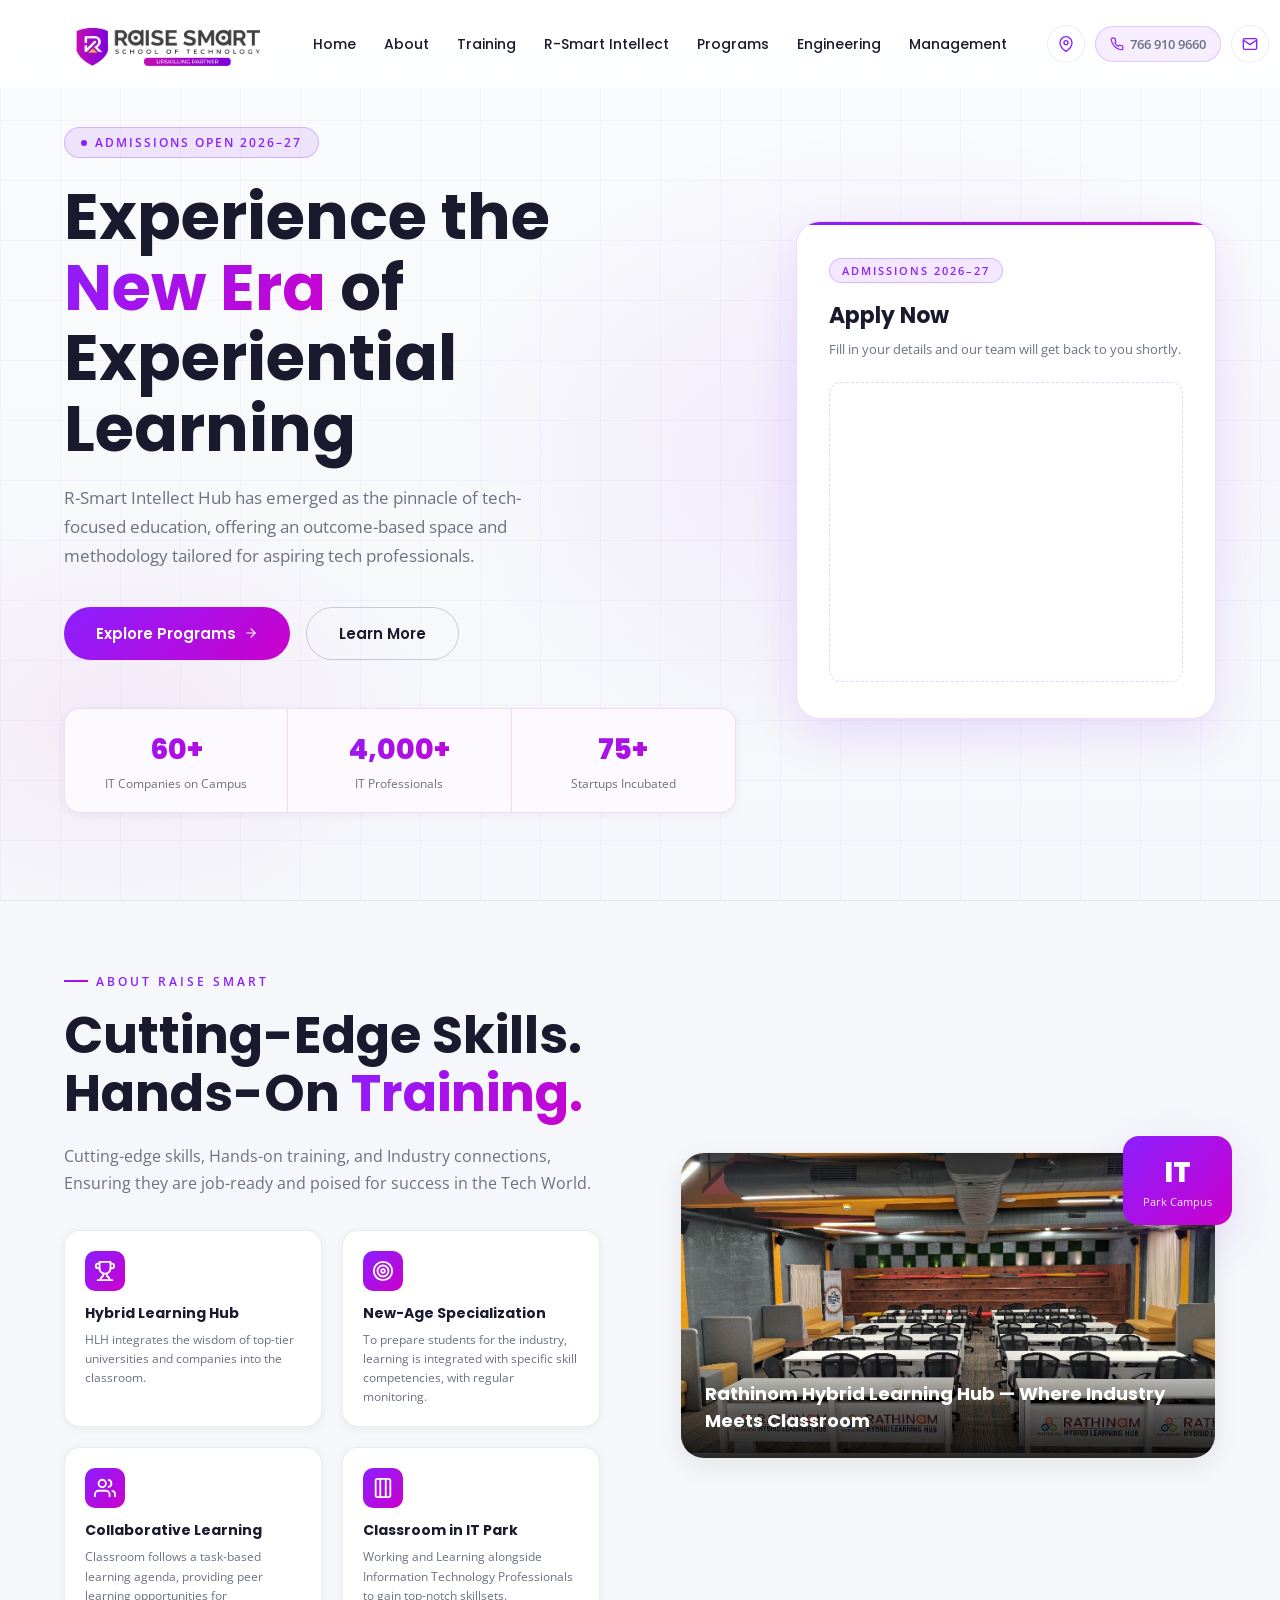
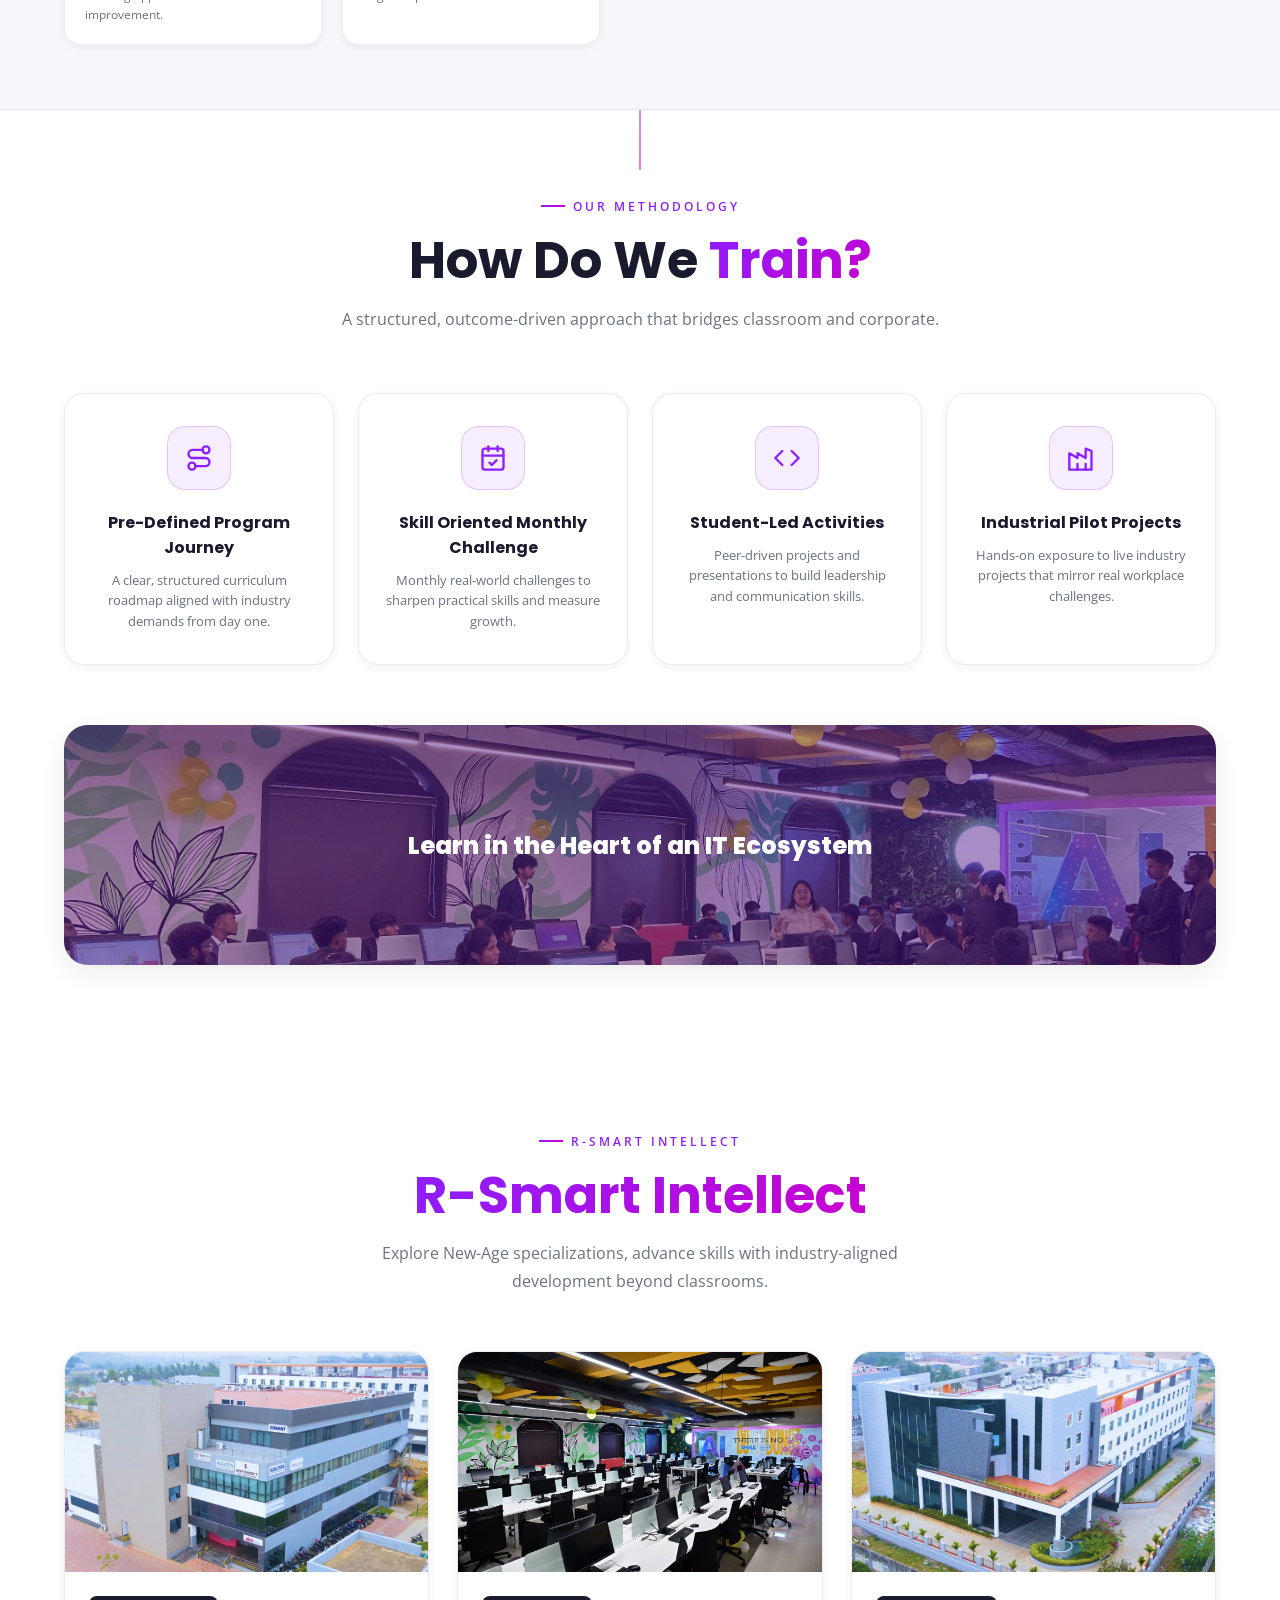
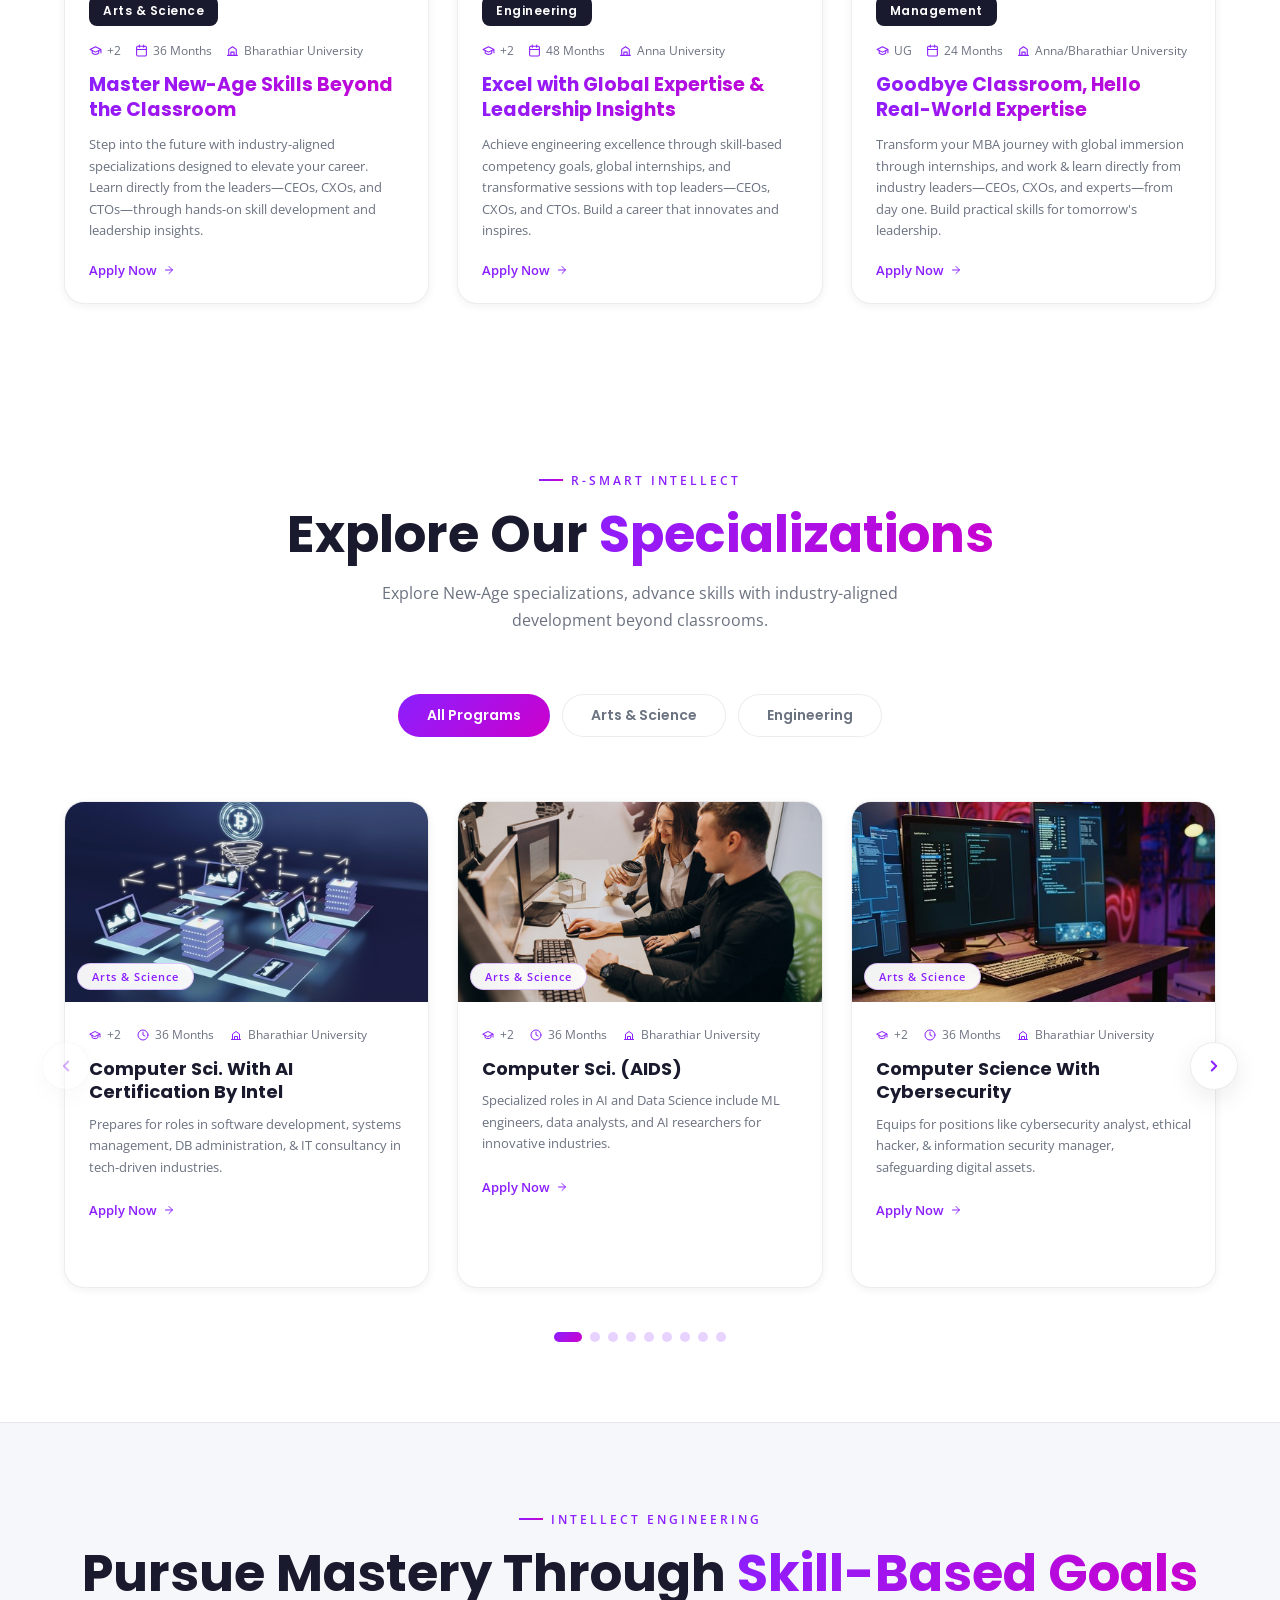
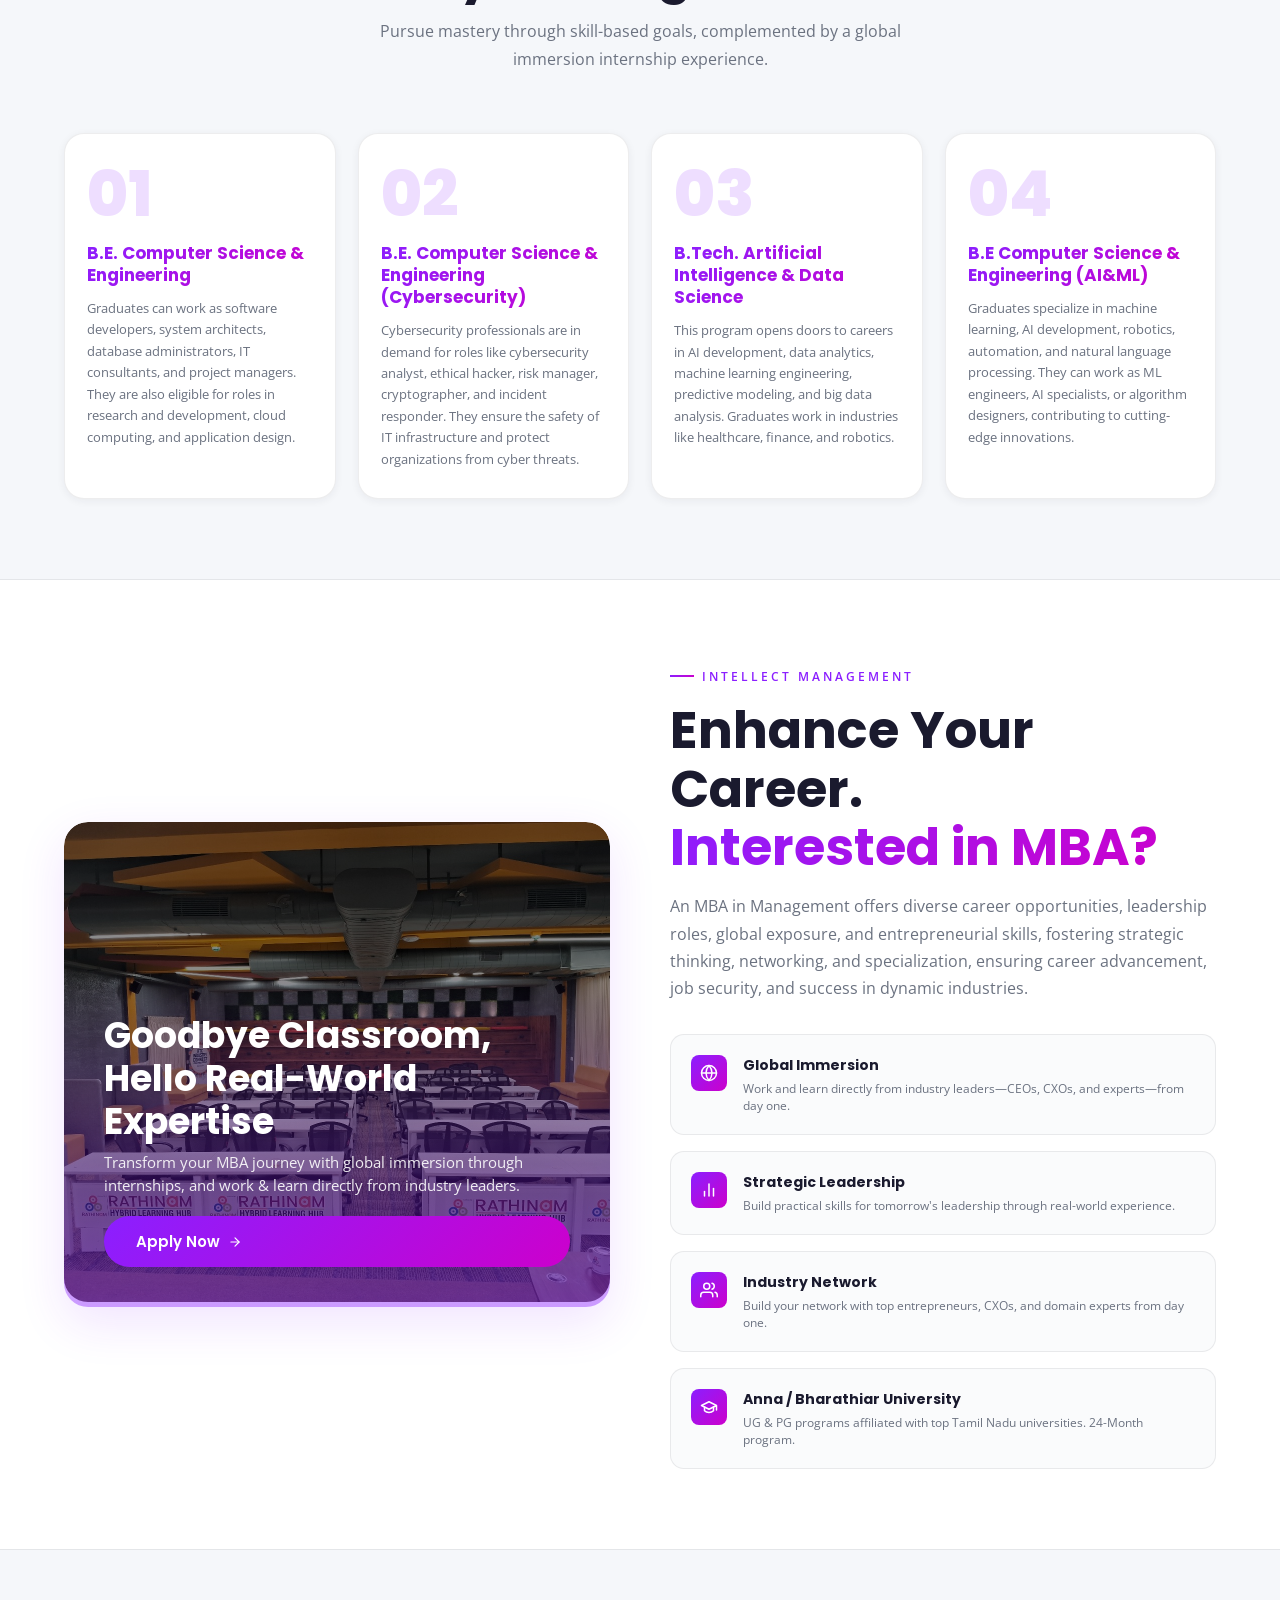
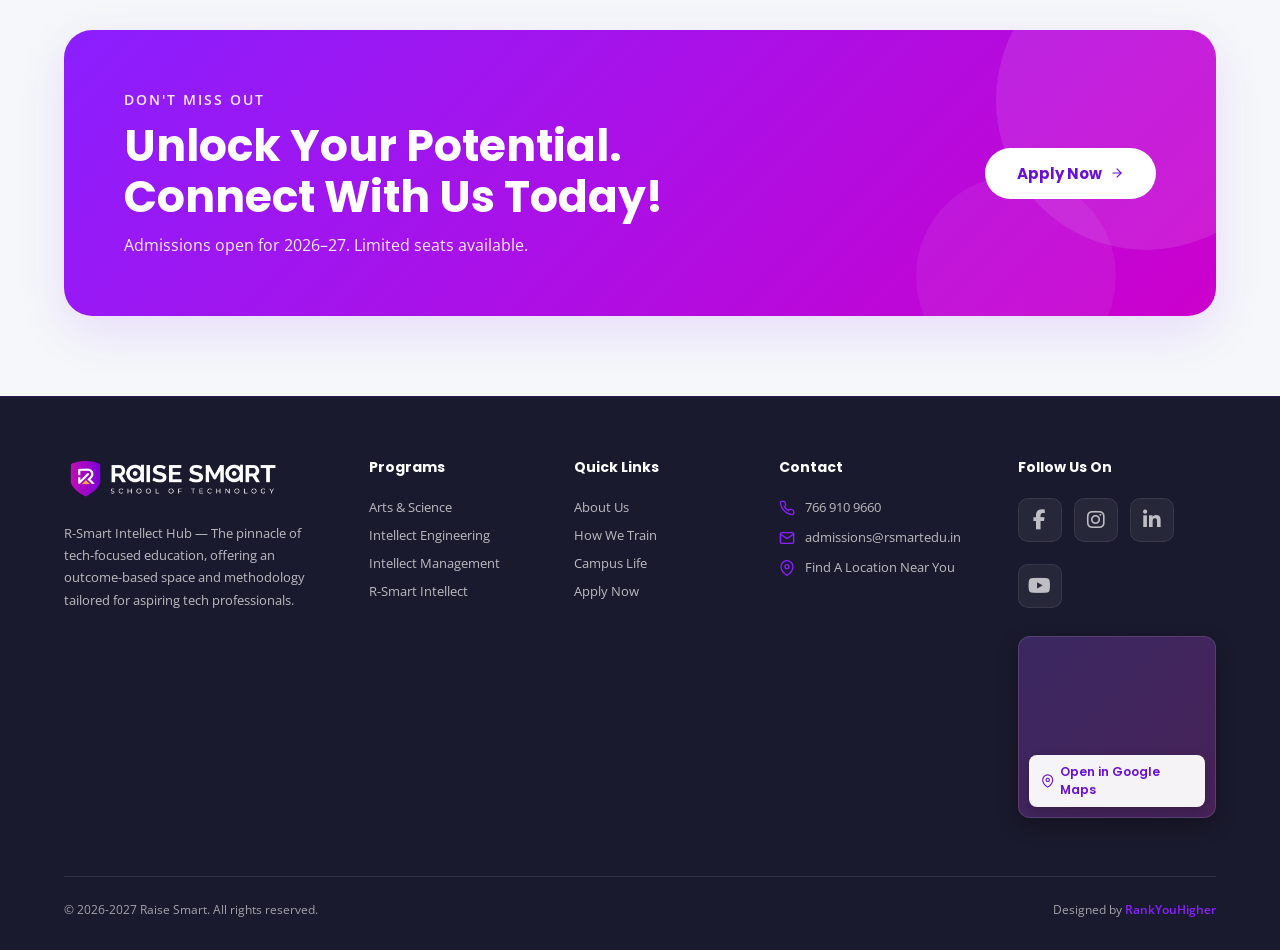
==== index.html @ 6404a57e "Initial Commit" ====
<!DOCTYPE html>
<html lang="en">
<head>
    <meta charset="UTF-8">
    <meta name="viewport" content="width=device-width, initial-scale=1.0">
    <title>Raise Smart - School of Technology | Admissions Open 2026-27</title>
    <link rel="preconnect" href="https://fonts.googleapis.com">
    <link rel="preconnect" href="https://fonts.gstatic.com" crossorigin>
    <link href="https://fonts.googleapis.com/css2?family=Poppins:wght@400;500;600;700;800&family=Open+Sans:wght@300;400;500;600;700&display=swap" rel="stylesheet">
    <!-- Font Awesome (only used for footer social icons) -->
    <link rel="stylesheet" href="https://cdnjs.cloudflare.com/ajax/libs/font-awesome/6.5.1/css/all.min.css" integrity="sha512-DTOQO9RWCH3ppGqcWaEA1BIZOC6xxalwEsw9c2QQeAIftl+Vegovlnee1c9QX4TctnWMn13TZye+giMm8e2LwA==" crossorigin="anonymous" referrerpolicy="no-referrer">
    <link rel="stylesheet" href="css/style.css">
</head>
<body>

<!-- NAV -->
<nav id="navbar">
    <div class="nav-inner">
        <div class="nav-logo">
            <img src="img/logo.png" alt="Raise Smart School of Technology">
        </div>

        <ul class="nav-menu">
            <li><a href="#home">Home</a></li>
            <li><a href="#about">About</a></li>
            <li><a href="#training">Training</a></li>
            <li><a href="#intellect">R-Smart Intellect</a></li>
            <li><a href="#programs">Programs</a></li>
            <li><a href="#engineering">Engineering</a></li>
            <li><a href="#management">Management</a></li>
            <li class="nav-mobile-contacts">
                <a href="https://maps.app.goo.gl/rpifnK4eM8Q5Ne1y7" target="_blank" rel="noopener" aria-label="Find A Location">
                    <svg viewBox="0 0 24 24" fill="none" stroke="currentColor" stroke-width="2" stroke-linecap="round" stroke-linejoin="round"><path d="M21 10c0 7-9 13-9 13s-9-6-9-13a9 9 0 0 1 18 0z"/><circle cx="12" cy="10" r="3"/></svg>
                </a>
                <a href="tel:7669109660" aria-label="Call us">
                    <svg viewBox="0 0 24 24" fill="none" stroke="currentColor" stroke-width="2" stroke-linecap="round" stroke-linejoin="round"><path d="M22 16.92v3a2 2 0 0 1-2.18 2 19.79 19.79 0 0 1-8.63-3.07 19.5 19.5 0 0 1-6-6 19.79 19.79 0 0 1-3.07-8.67A2 2 0 0 1 4.11 2h3a2 2 0 0 1 2 1.72 12.84 12.84 0 0 0 .7 2.81 2 2 0 0 1-.45 2.11L8.09 9.91a16 16 0 0 0 6 6l1.27-1.27a2 2 0 0 1 2.11-.45 12.84 12.84 0 0 0 2.81.7A2 2 0 0 1 22 16.92z"/></svg>
                </a>
                <a href="mailto:admissions@rsmartedu.in" aria-label="Email Admissions">
                    <svg viewBox="0 0 24 24" fill="none" stroke="currentColor" stroke-width="2" stroke-linecap="round" stroke-linejoin="round"><path d="M4 4h16c1.1 0 2 .9 2 2v12c0 1.1-.9 2-2 2H4c-1.1 0-2-.9-2-2V6c0-1.1.9-2 2-2z"/><polyline points="22,6 12,13 2,6"/></svg>
                </a>
            </li>
        </ul>

        <div class="nav-right">
            <div class="nav-icons">
                <a href="https://maps.app.goo.gl/rpifnK4eM8Q5Ne1y7" target="_blank" rel="noopener" class="nav-icon-only" aria-label="Find A Location" title="Find A Location">
                    <svg class="icon" viewBox="0 0 24 24" fill="none" stroke="currentColor" stroke-width="2" stroke-linecap="round" stroke-linejoin="round"><path d="M21 10c0 7-9 13-9 13s-9-6-9-13a9 9 0 0 1 18 0z"/><circle cx="12" cy="10" r="3"/></svg>
                </a>
                <a href="tel:7669109660" class="nav-phone">
                    <svg class="icon" viewBox="0 0 24 24" fill="none" stroke="currentColor" stroke-width="2" stroke-linecap="round" stroke-linejoin="round"><path d="M22 16.92v3a2 2 0 0 1-2.18 2 19.79 19.79 0 0 1-8.63-3.07 19.5 19.5 0 0 1-6-6 19.79 19.79 0 0 1-3.07-8.67A2 2 0 0 1 4.11 2h3a2 2 0 0 1 2 1.72 12.84 12.84 0 0 0 .7 2.81 2 2 0 0 1-.45 2.11L8.09 9.91a16 16 0 0 0 6 6l1.27-1.27a2 2 0 0 1 2.11-.45 12.84 12.84 0 0 0 2.81.7A2 2 0 0 1 22 16.92z"/></svg>
                    766 910 9660
                </a>
                <a href="mailto:admissions@rsmartedu.in" class="nav-icon-only" aria-label="Email Admissions" title="admissions@rsmartedu.in">
                    <svg class="icon" viewBox="0 0 24 24" fill="none" stroke="currentColor" stroke-width="2" stroke-linecap="round" stroke-linejoin="round"><path d="M4 4h16c1.1 0 2 .9 2 2v12c0 1.1-.9 2-2 2H4c-1.1 0-2-.9-2-2V6c0-1.1.9-2 2-2z"/><polyline points="22,6 12,13 2,6"/></svg>
                </a>
            </div>
            <div class="nav-cta">
                <a href="#apply" class="btn-primary">
                    Enquire Now
                    <svg class="icon" viewBox="0 0 24 24" fill="none" stroke="currentColor" stroke-width="2" stroke-linecap="round" stroke-linejoin="round"><line x1="5" y1="12" x2="19" y2="12"/><polyline points="12,5 19,12 12,19"/></svg>
                </a>
            </div>
            <button class="nav-toggle" id="navToggle" aria-label="Toggle menu">
                <svg viewBox="0 0 24 24" fill="none" stroke="currentColor" stroke-width="2" stroke-linecap="round" stroke-linejoin="round"><line x1="3" y1="6" x2="21" y2="6"/><line x1="3" y1="12" x2="21" y2="12"/><line x1="3" y1="18" x2="21" y2="18"/></svg>
            </button>
        </div>
    </div>
</nav>

<!-- HERO -->
<section class="hero" id="home">
    <div class="hero-bg"></div>
    <div class="hero-overlay"></div>
    <div class="hero-grid-lines"></div>

    <div class="hero-content">
        <div class="hero-left">
            <div class="hero-badge fade-in">
                <span></span> Admissions Open 2026–27
            </div>
            <h1 class="hero-title fade-in-delay-1">
                Experience the<br>
                <span class="gradient-text">New Era</span> of<br>
                Experiential Learning
            </h1>
            <p class="hero-desc fade-in-delay-2">
                R-Smart Intellect Hub has emerged as the pinnacle of tech-focused education, offering an outcome-based space and methodology tailored for aspiring tech professionals.
            </p>
            <div class="hero-actions fade-in-delay-3">
                <a href="#programs" class="btn-primary">
                    Explore Programs
                    <svg class="icon" viewBox="0 0 24 24" fill="none" stroke="currentColor" stroke-width="2" stroke-linecap="round" stroke-linejoin="round"><line x1="5" y1="12" x2="19" y2="12"/><polyline points="12,5 19,12 12,19"/></svg>
                </a>
                <a href="#about" class="btn-outline">Learn More</a>
            </div>
            <div class="hero-stats fade-in-delay-4">
                <div class="hero-stat">
                    <div class="num">60+</div>
                    <div class="lbl">IT Companies on Campus</div>
                </div>
                <div class="hero-stat">
                    <div class="num">4,000+</div>
                    <div class="lbl">IT Professionals</div>
                </div>
                <div class="hero-stat">
                    <div class="num">75+</div>
                    <div class="lbl">Startups Incubated</div>
                </div>
            </div>
        </div>

        <!-- Third-party form injection zone -->
        <div class="hero-form-card fade-in-delay-2" id="apply">
            <div class="form-card-tag">Admissions 2026–27</div>
            <h3 class="form-card-title">Apply Now</h3>
            <p class="form-card-sub">Fill in your details and our team will get back to you shortly.</p>
            <!-- Third-party form injected here -->
            <div class="form-inject-zone" id="form-inject">
                <div class="npf_wgts" data-height="550px" data-w="6c306fc98938084c7f7ec25d6746ecf6"></div>
            </div>
        </div>
    </div>
</section>

<!-- ABOUT -->
<section class="about-strip" id="about">
    <div class="about-strip-inner">
        <div class="about-text">
            <span class="section-label">About Raise Smart</span>
            <h2 class="section-title">Cutting-Edge Skills.<br>Hands-On <span class="gradient-text">Training.</span></h2>
            <p class="section-sub">Cutting-edge skills, Hands-on training, and Industry connections, Ensuring they are job-ready and poised for success in the Tech World.</p>
            <div class="about-features">
                <div class="about-feat">
                    <div class="about-feat-icon">
                        <svg viewBox="0 0 24 24" fill="none" stroke="currentColor" stroke-width="2" stroke-linecap="round" stroke-linejoin="round"><path d="M6 9H4.5a2.5 2.5 0 0 1 0-5H6"/><path d="M18 9h1.5a2.5 2.5 0 0 0 0-5H18"/><path d="M4 22h16"/><path d="M10 14.66V17c0 .55-.47.98-.97 1.21C7.85 18.75 7 20.24 7 22"/><path d="M14 14.66V17c0 .55.47.98.97 1.21C16.15 18.75 17 20.24 17 22"/><path d="M18 2H6v7a6 6 0 0 0 12 0V2Z"/></svg>
                    </div>
                    <h4>Hybrid Learning Hub</h4>
                    <p>HLH integrates the wisdom of top-tier universities and companies into the classroom.</p>
                </div>
                <div class="about-feat">
                    <div class="about-feat-icon">
                        <svg viewBox="0 0 24 24" fill="none" stroke="currentColor" stroke-width="2" stroke-linecap="round" stroke-linejoin="round"><circle cx="12" cy="12" r="10"/><circle cx="12" cy="12" r="6"/><circle cx="12" cy="12" r="2"/></svg>
                    </div>
                    <h4>New-Age Specialization</h4>
                    <p>To prepare students for the industry, learning is integrated with specific skill competencies, with regular monitoring.</p>
                </div>
                <div class="about-feat">
                    <div class="about-feat-icon">
                        <svg viewBox="0 0 24 24" fill="none" stroke="currentColor" stroke-width="2" stroke-linecap="round" stroke-linejoin="round"><path d="M17 21v-2a4 4 0 0 0-4-4H5a4 4 0 0 0-4 4v2"/><circle cx="9" cy="7" r="4"/><path d="M23 21v-2a4 4 0 0 0-3-3.87"/><path d="M16 3.13a4 4 0 0 1 0 7.75"/></svg>
                    </div>
                    <h4>Collaborative Learning</h4>
                    <p>Classroom follows a task-based learning agenda, providing peer learning opportunities for improvement.</p>
                </div>
                <div class="about-feat">
                    <div class="about-feat-icon">
                        <svg viewBox="0 0 24 24" fill="none" stroke="currentColor" stroke-width="2" stroke-linecap="round" stroke-linejoin="round"><rect x="4" y="2" width="16" height="20" rx="2" ry="2"/><line x1="9" y1="22" x2="9" y2="2"/><line x1="15" y1="22" x2="15" y2="2"/></svg>
                    </div>
                    <h4>Classroom in IT Park</h4>
                    <p>Working and Learning alongside Information Technology Professionals to gain top-notch skillsets.</p>
                </div>
            </div>
        </div>
        <div class="about-visual">
            <div class="about-visual-card">
                <img src="img/about-img.jpg" alt="Raise Smart Campus">
                <div class="about-visual-overlay">
                    <p>Rathinom Hybrid Learning Hub — Where Industry Meets Classroom</p>
                </div>
            </div>
            <div class="about-floating-badge">
                <div class="big">IT</div>
                <div class="small">Park Campus</div>
            </div>
        </div>
    </div>
</section>

<!-- HOW WE TRAIN -->
<section class="training" id="training">
    <div class="training-inner">
        <div class="training-header">
            <span class="section-label">Our Methodology</span>
            <h2 class="section-title">How Do We <span class="gradient-text">Train?</span></h2>
            <p class="section-sub" style="margin: 16px auto 0;">A structured, outcome-driven approach that bridges classroom and corporate.</p>
        </div>
        <div class="training-grid">
            <div class="training-card">
                <div class="training-card-icon">
                    <svg viewBox="0 0 24 24" fill="none" stroke="currentColor" stroke-width="2" stroke-linecap="round" stroke-linejoin="round"><circle cx="6" cy="19" r="3"/><path d="M9 19h8.5a3.5 3.5 0 0 0 0-7h-11a3.5 3.5 0 0 1 0-7H15"/><circle cx="18" cy="5" r="3"/></svg>
                </div>
                <h4>Pre-Defined Program Journey</h4>
                <p>A clear, structured curriculum roadmap aligned with industry demands from day one.</p>
            </div>
            <div class="training-card">
                <div class="training-card-icon">
                    <svg viewBox="0 0 24 24" fill="none" stroke="currentColor" stroke-width="2" stroke-linecap="round" stroke-linejoin="round"><rect x="3" y="4" width="18" height="18" rx="2" ry="2"/><line x1="16" y1="2" x2="16" y2="6"/><line x1="8" y1="2" x2="8" y2="6"/><line x1="3" y1="10" x2="21" y2="10"/><polyline points="9,16 11,18 15,14"/></svg>
                </div>
                <h4>Skill Oriented Monthly Challenge</h4>
                <p>Monthly real-world challenges to sharpen practical skills and measure growth.</p>
            </div>
            <div class="training-card">
                <div class="training-card-icon">
                    <svg viewBox="0 0 24 24" fill="none" stroke="currentColor" stroke-width="2" stroke-linecap="round" stroke-linejoin="round"><polyline points="16 18 22 12 16 6"/><polyline points="8 6 2 12 8 18"/></svg>
                </div>
                <h4>Student-Led Activities</h4>
                <p>Peer-driven projects and presentations to build leadership and communication skills.</p>
            </div>
            <div class="training-card">
                <div class="training-card-icon">
                    <svg viewBox="0 0 24 24" fill="none" stroke="currentColor" stroke-width="2" stroke-linecap="round" stroke-linejoin="round"><path d="M2 22V8l7 4V8l7 4V4l5 2v16H2z"/><path d="M9 22v-5"/><path d="M16 22v-5"/></svg>
                </div>
                <h4>Industrial Pilot Projects</h4>
                <p>Hands-on exposure to live industry projects that mirror real workplace challenges.</p>
            </div>
        </div>
        <div class="training-campus">
            <img src="img/about-img-1.jpg" alt="Rathinom Campus">
            <div class="training-campus-overlay">
                <p>Learn in the Heart of an IT Ecosystem</p>
            </div>
        </div>
    </div>
</section>



<!-- R-SMART INTELLECT OVERVIEW (3 cards) -->
<section class="intellect-overview" id="intellect">
    <div class="intellect-inner">
        <div class="intellect-header">
            <span class="section-label">R-Smart Intellect</span>
            <h2 class="section-title"><span class="gradient-text">R-Smart Intellect</span></h2>
            <p class="section-sub" style="margin: 16px auto 0;">Explore New-Age specializations, advance skills with industry-aligned development beyond classrooms.</p>
        </div>

        <div class="intellect-cards">
            <div class="intellect-card">
                <div class="intellect-card-img">
                    <img src="img/arts.png" alt="Arts & Science">
                </div>
                <div class="intellect-card-body">
                    <span class="intellect-card-tag">Arts &amp; Science</span>
                    <div class="intellect-meta">
                        <span>
                            <svg class="icon" viewBox="0 0 24 24" fill="none" stroke="currentColor" stroke-width="2" stroke-linecap="round" stroke-linejoin="round"><path d="M22 10v6M2 10l10-5 10 5-10 5z"/><path d="M6 12v5c3 3 9 3 12 0v-5"/></svg>
                            +2
                        </span>
                        <span>
                            <svg class="icon" viewBox="0 0 24 24" fill="none" stroke="currentColor" stroke-width="2" stroke-linecap="round" stroke-linejoin="round"><rect x="3" y="4" width="18" height="18" rx="2" ry="2"/><line x1="16" y1="2" x2="16" y2="6"/><line x1="8" y1="2" x2="8" y2="6"/><line x1="3" y1="10" x2="21" y2="10"/></svg>
                            36 Months
                        </span>
                        <span>
                            <svg class="icon" viewBox="0 0 24 24" fill="none" stroke="currentColor" stroke-width="2" stroke-linecap="round" stroke-linejoin="round"><path d="M3 21h18"/><path d="M5 21V10l7-5 7 5v11"/><path d="M9 21v-6h6v6"/></svg>
                            Bharathiar University
                        </span>
                    </div>
                    <h3>Master New-Age Skills Beyond the Classroom</h3>
                    <p>Step into the future with industry-aligned specializations designed to elevate your career. Learn directly from the leaders—CEOs, CXOs, and CTOs—through hands-on skill development and leadership insights.</p>
                    <a href="#apply" class="program-apply">
                        Apply Now
                        <svg class="icon" viewBox="0 0 24 24" fill="none" stroke="currentColor" stroke-width="2" stroke-linecap="round" stroke-linejoin="round"><line x1="5" y1="12" x2="19" y2="12"/><polyline points="12,5 19,12 12,19"/></svg>
                    </a>
                </div>
            </div>

            <div class="intellect-card">
                <div class="intellect-card-img">
                    <img src="img/IT-park.png" alt="Engineering">
                </div>
                <div class="intellect-card-body">
                    <span class="intellect-card-tag">Engineering</span>
                    <div class="intellect-meta">
                        <span>
                            <svg class="icon" viewBox="0 0 24 24" fill="none" stroke="currentColor" stroke-width="2" stroke-linecap="round" stroke-linejoin="round"><path d="M22 10v6M2 10l10-5 10 5-10 5z"/><path d="M6 12v5c3 3 9 3 12 0v-5"/></svg>
                            +2
                        </span>
                        <span>
                            <svg class="icon" viewBox="0 0 24 24" fill="none" stroke="currentColor" stroke-width="2" stroke-linecap="round" stroke-linejoin="round"><rect x="3" y="4" width="18" height="18" rx="2" ry="2"/><line x1="16" y1="2" x2="16" y2="6"/><line x1="8" y1="2" x2="8" y2="6"/><line x1="3" y1="10" x2="21" y2="10"/></svg>
                            48 Months
                        </span>
                        <span>
                            <svg class="icon" viewBox="0 0 24 24" fill="none" stroke="currentColor" stroke-width="2" stroke-linecap="round" stroke-linejoin="round"><path d="M3 21h18"/><path d="M5 21V10l7-5 7 5v11"/><path d="M9 21v-6h6v6"/></svg>
                            Anna University
                        </span>
                    </div>
                    <h3>Excel with Global Expertise &amp; Leadership Insights</h3>
                    <p>Achieve engineering excellence through skill-based competency goals, global internships, and transformative sessions with top leaders—CEOs, CXOs, and CTOs. Build a career that innovates and inspires.</p>
                    <a href="#apply" class="program-apply">
                        Apply Now
                        <svg class="icon" viewBox="0 0 24 24" fill="none" stroke="currentColor" stroke-width="2" stroke-linecap="round" stroke-linejoin="round"><line x1="5" y1="12" x2="19" y2="12"/><polyline points="12,5 19,12 12,19"/></svg>
                    </a>
                </div>
            </div>

            <div class="intellect-card">
                <div class="intellect-card-img">
                    <img src="img/engg.png" alt="Management">
                </div>
                <div class="intellect-card-body">
                    <span class="intellect-card-tag">Management</span>
                    <div class="intellect-meta">
                        <span>
                            <svg class="icon" viewBox="0 0 24 24" fill="none" stroke="currentColor" stroke-width="2" stroke-linecap="round" stroke-linejoin="round"><path d="M22 10v6M2 10l10-5 10 5-10 5z"/><path d="M6 12v5c3 3 9 3 12 0v-5"/></svg>
                            UG
                        </span>
                        <span>
                            <svg class="icon" viewBox="0 0 24 24" fill="none" stroke="currentColor" stroke-width="2" stroke-linecap="round" stroke-linejoin="round"><rect x="3" y="4" width="18" height="18" rx="2" ry="2"/><line x1="16" y1="2" x2="16" y2="6"/><line x1="8" y1="2" x2="8" y2="6"/><line x1="3" y1="10" x2="21" y2="10"/></svg>
                            24 Months
                        </span>
                        <span>
                            <svg class="icon" viewBox="0 0 24 24" fill="none" stroke="currentColor" stroke-width="2" stroke-linecap="round" stroke-linejoin="round"><path d="M3 21h18"/><path d="M5 21V10l7-5 7 5v11"/><path d="M9 21v-6h6v6"/></svg>
                            Anna/Bharathiar University
                        </span>
                    </div>
                    <h3>Goodbye Classroom, Hello Real-World Expertise</h3>
                    <p>Transform your MBA journey with global immersion through internships, and work &amp; learn directly from industry leaders—CEOs, CXOs, and experts—from day one. Build practical skills for tomorrow's leadership.</p>
                    <a href="#apply" class="program-apply">
                        Apply Now
                        <svg class="icon" viewBox="0 0 24 24" fill="none" stroke="currentColor" stroke-width="2" stroke-linecap="round" stroke-linejoin="round"><line x1="5" y1="12" x2="19" y2="12"/><polyline points="12,5 19,12 12,19"/></svg>
                    </a>
                </div>
            </div>
        </div>
    </div>
</section>

<!-- R-SMART INTELLECT + ARTS & SCIENCE / ENGINEERING PROGRAMS SLIDER -->
<section class="programs" id="programs">
    <div class="programs-inner">
        <div class="programs-header">
            <span class="section-label">R-Smart Intellect</span>
            <h2 class="section-title">Explore Our <span class="gradient-text">Specializations</span></h2>
            <p class="section-sub" style="margin: 16px auto 0;">Explore New-Age specializations, advance skills with industry-aligned development beyond classrooms.</p>
        </div>

        <div class="program-tabs">
            <button class="program-tab active" onclick="filterPrograms('all', this)">All Programs</button>
            <button class="program-tab" onclick="filterPrograms('arts', this)">Arts &amp; Science</button>
            <button class="program-tab" onclick="filterPrograms('engineering', this)">Engineering</button>
        </div>

        <div class="program-slider">
            <button class="program-nav program-nav-prev" onclick="slidePrograms('prev')" aria-label="Previous">
                <svg class="icon" viewBox="0 0 24 24" fill="none" stroke="currentColor" stroke-width="2.5" stroke-linecap="round" stroke-linejoin="round"><polyline points="15,18 9,12 15,6"/></svg>
            </button>
            <button class="program-nav program-nav-next" onclick="slidePrograms('next')" aria-label="Next">
                <svg class="icon" viewBox="0 0 24 24" fill="none" stroke="currentColor" stroke-width="2.5" stroke-linecap="round" stroke-linejoin="round"><polyline points="9,18 15,12 9,6"/></svg>
            </button>

            <div class="program-slider-viewport">
                <div class="program-cards" id="program-cards">
                    <!-- Arts & Science 1 -->
                    <div class="program-card" data-category="arts">
                        <div class="program-card-img">
                            <img src="img/BC-Sample.jpg" alt="Computer Sci. With AI Certification By Intel">
                            <span class="program-tag">Arts &amp; Science</span>
                        </div>
                        <div class="program-card-body">
                            <div class="program-meta">
                                <span>
                                    <svg class="icon" viewBox="0 0 24 24" fill="none" stroke="currentColor" stroke-width="2" stroke-linecap="round" stroke-linejoin="round"><path d="M22 10v6M2 10l10-5 10 5-10 5z"/><path d="M6 12v5c3 3 9 3 12 0v-5"/></svg>
                                    +2
                                </span>
                                <span>
                                    <svg class="icon" viewBox="0 0 24 24" fill="none" stroke="currentColor" stroke-width="2" stroke-linecap="round" stroke-linejoin="round"><circle cx="12" cy="12" r="10"/><polyline points="12,6 12,12 16,14"/></svg>
                                    36 Months
                                </span>
                                <span>
                                    <svg class="icon" viewBox="0 0 24 24" fill="none" stroke="currentColor" stroke-width="2" stroke-linecap="round" stroke-linejoin="round"><path d="M3 21h18"/><path d="M5 21V10l7-5 7 5v11"/><path d="M9 21v-6h6v6"/></svg>
                                    Bharathiar University
                                </span>
                            </div>
                            <h3>Computer Sci. With AI Certification By Intel</h3>
                            <p>Prepares for roles in software development, systems management, DB administration, &amp; IT consultancy in tech-driven industries.</p>
                            <a href="#apply" class="program-apply">
                                Apply Now
                                <svg class="icon" viewBox="0 0 24 24" fill="none" stroke="currentColor" stroke-width="2" stroke-linecap="round" stroke-linejoin="round"><line x1="5" y1="12" x2="19" y2="12"/><polyline points="12,5 19,12 12,19"/></svg>
                            </a>
                        </div>
                    </div>

                    <!-- Arts & Science 2 -->
                    <div class="program-card" data-category="arts">
                        <div class="program-card-img">
                            <img src="img/CSE-sample.jpg" alt="Computer Sci. (AIDS)">
                            <span class="program-tag">Arts &amp; Science</span>
                        </div>
                        <div class="program-card-body">
                            <div class="program-meta">
                                <span>
                                    <svg class="icon" viewBox="0 0 24 24" fill="none" stroke="currentColor" stroke-width="2" stroke-linecap="round" stroke-linejoin="round"><path d="M22 10v6M2 10l10-5 10 5-10 5z"/><path d="M6 12v5c3 3 9 3 12 0v-5"/></svg>
                                    +2
                                </span>
                                <span>
                                    <svg class="icon" viewBox="0 0 24 24" fill="none" stroke="currentColor" stroke-width="2" stroke-linecap="round" stroke-linejoin="round"><circle cx="12" cy="12" r="10"/><polyline points="12,6 12,12 16,14"/></svg>
                                    36 Months
                                </span>
                                <span>
                                    <svg class="icon" viewBox="0 0 24 24" fill="none" stroke="currentColor" stroke-width="2" stroke-linecap="round" stroke-linejoin="round"><path d="M3 21h18"/><path d="M5 21V10l7-5 7 5v11"/><path d="M9 21v-6h6v6"/></svg>
                                    Bharathiar University
                                </span>
                            </div>
                            <h3>Computer Sci. (AIDS)</h3>
                            <p>Specialized roles in AI and Data Science include ML engineers, data analysts, and AI researchers for innovative industries.</p>
                            <a href="#apply" class="program-apply">
                                Apply Now
                                <svg class="icon" viewBox="0 0 24 24" fill="none" stroke="currentColor" stroke-width="2" stroke-linecap="round" stroke-linejoin="round"><line x1="5" y1="12" x2="19" y2="12"/><polyline points="12,5 19,12 12,19"/></svg>
                            </a>
                        </div>
                    </div>

                    <!-- Arts & Science 3 -->
                    <div class="program-card" data-category="arts">
                        <div class="program-card-img">
                            <img src="img/CyberSecurity-Sample.jpg" alt="Computer Science With Cybersecurity">
                            <span class="program-tag">Arts &amp; Science</span>
                        </div>
                        <div class="program-card-body">
                            <div class="program-meta">
                                <span>
                                    <svg class="icon" viewBox="0 0 24 24" fill="none" stroke="currentColor" stroke-width="2" stroke-linecap="round" stroke-linejoin="round"><path d="M22 10v6M2 10l10-5 10 5-10 5z"/><path d="M6 12v5c3 3 9 3 12 0v-5"/></svg>
                                    +2
                                </span>
                                <span>
                                    <svg class="icon" viewBox="0 0 24 24" fill="none" stroke="currentColor" stroke-width="2" stroke-linecap="round" stroke-linejoin="round"><circle cx="12" cy="12" r="10"/><polyline points="12,6 12,12 16,14"/></svg>
                                    36 Months
                                </span>
                                <span>
                                    <svg class="icon" viewBox="0 0 24 24" fill="none" stroke="currentColor" stroke-width="2" stroke-linecap="round" stroke-linejoin="round"><path d="M3 21h18"/><path d="M5 21V10l7-5 7 5v11"/><path d="M9 21v-6h6v6"/></svg>
                                    Bharathiar University
                                </span>
                            </div>
                            <h3>Computer Science With Cybersecurity</h3>
                            <p>Equips for positions like cybersecurity analyst, ethical hacker, &amp; information security manager, safeguarding digital assets.</p>
                            <a href="#apply" class="program-apply">
                                Apply Now
                                <svg class="icon" viewBox="0 0 24 24" fill="none" stroke="currentColor" stroke-width="2" stroke-linecap="round" stroke-linejoin="round"><line x1="5" y1="12" x2="19" y2="12"/><polyline points="12,5 19,12 12,19"/></svg>
                            </a>
                        </div>
                    </div>

                    <!-- Arts & Science 4 -->
                    <div class="program-card" data-category="arts">
                        <div class="program-card-img">
                            <img src="img/IT-Sample.jpg" alt="Info. Technology With Specialization Of Data Science">
                            <span class="program-tag">Arts &amp; Science</span>
                        </div>
                        <div class="program-card-body">
                            <div class="program-meta">
                                <span>
                                    <svg class="icon" viewBox="0 0 24 24" fill="none" stroke="currentColor" stroke-width="2" stroke-linecap="round" stroke-linejoin="round"><path d="M22 10v6M2 10l10-5 10 5-10 5z"/><path d="M6 12v5c3 3 9 3 12 0v-5"/></svg>
                                    +2
                                </span>
                                <span>
                                    <svg class="icon" viewBox="0 0 24 24" fill="none" stroke="currentColor" stroke-width="2" stroke-linecap="round" stroke-linejoin="round"><circle cx="12" cy="12" r="10"/><polyline points="12,6 12,12 16,14"/></svg>
                                    36 Months
                                </span>
                                <span>
                                    <svg class="icon" viewBox="0 0 24 24" fill="none" stroke="currentColor" stroke-width="2" stroke-linecap="round" stroke-linejoin="round"><path d="M3 21h18"/><path d="M5 21V10l7-5 7 5v11"/><path d="M9 21v-6h6v6"/></svg>
                                    Bharathiar University
                                </span>
                            </div>
                            <h3>Info. Technology With Specialization Of Data Science</h3>
                            <p>Leads to careers as cloud architects, IT security consultants, and infrastructure managers, focusing on cloud services.</p>
                            <a href="#apply" class="program-apply">
                                Apply Now
                                <svg class="icon" viewBox="0 0 24 24" fill="none" stroke="currentColor" stroke-width="2" stroke-linecap="round" stroke-linejoin="round"><line x1="5" y1="12" x2="19" y2="12"/><polyline points="12,5 19,12 12,19"/></svg>
                            </a>
                        </div>
                    </div>

                    <!-- Arts & Science 5 -->
                    <div class="program-card" data-category="arts">
                        <div class="program-card-img">
                            <img src="img/AI-Sample.jpg" alt="Computer Science (Artificial Intelligence)">
                            <span class="program-tag">Arts &amp; Science</span>
                        </div>
                        <div class="program-card-body">
                            <div class="program-meta">
                                <span>
                                    <svg class="icon" viewBox="0 0 24 24" fill="none" stroke="currentColor" stroke-width="2" stroke-linecap="round" stroke-linejoin="round"><path d="M22 10v6M2 10l10-5 10 5-10 5z"/><path d="M6 12v5c3 3 9 3 12 0v-5"/></svg>
                                    +2
                                </span>
                                <span>
                                    <svg class="icon" viewBox="0 0 24 24" fill="none" stroke="currentColor" stroke-width="2" stroke-linecap="round" stroke-linejoin="round"><circle cx="12" cy="12" r="10"/><polyline points="12,6 12,12 16,14"/></svg>
                                    36 Months
                                </span>
                                <span>
                                    <svg class="icon" viewBox="0 0 24 24" fill="none" stroke="currentColor" stroke-width="2" stroke-linecap="round" stroke-linejoin="round"><path d="M3 21h18"/><path d="M5 21V10l7-5 7 5v11"/><path d="M9 21v-6h6v6"/></svg>
                                    Bharathiar University
                                </span>
                            </div>
                            <h3>Computer Science (Artificial Intelligence)</h3>
                            <p>Focuses on roles in Artificial Intelligence engineering, robotics, natural language processing, and predictive analytics.</p>
                            <a href="#apply" class="program-apply">
                                Apply Now
                                <svg class="icon" viewBox="0 0 24 24" fill="none" stroke="currentColor" stroke-width="2" stroke-linecap="round" stroke-linejoin="round"><line x1="5" y1="12" x2="19" y2="12"/><polyline points="12,5 19,12 12,19"/></svg>
                            </a>
                        </div>
                    </div>

                    <!-- Arts & Science 6 -->
                    <div class="program-card" data-category="arts">
                        <div class="program-card-img">
                            <img src="img/DS-Sample.jpg" alt="Computer Science (Data Science)">
                            <span class="program-tag">Arts &amp; Science</span>
                        </div>
                        <div class="program-card-body">
                            <div class="program-meta">
                                <span>
                                    <svg class="icon" viewBox="0 0 24 24" fill="none" stroke="currentColor" stroke-width="2" stroke-linecap="round" stroke-linejoin="round"><path d="M22 10v6M2 10l10-5 10 5-10 5z"/><path d="M6 12v5c3 3 9 3 12 0v-5"/></svg>
                                    +2
                                </span>
                                <span>
                                    <svg class="icon" viewBox="0 0 24 24" fill="none" stroke="currentColor" stroke-width="2" stroke-linecap="round" stroke-linejoin="round"><circle cx="12" cy="12" r="10"/><polyline points="12,6 12,12 16,14"/></svg>
                                    36 Months
                                </span>
                                <span>
                                    <svg class="icon" viewBox="0 0 24 24" fill="none" stroke="currentColor" stroke-width="2" stroke-linecap="round" stroke-linejoin="round"><path d="M3 21h18"/><path d="M5 21V10l7-5 7 5v11"/><path d="M9 21v-6h6v6"/></svg>
                                    Bharathiar University
                                </span>
                            </div>
                            <h3>Computer Science (Data Science)</h3>
                            <p>Offers opportunities as data architects, analytics consultants, and visualization specialists in the data-driven domain.</p>
                            <a href="#apply" class="program-apply">
                                Apply Now
                                <svg class="icon" viewBox="0 0 24 24" fill="none" stroke="currentColor" stroke-width="2" stroke-linecap="round" stroke-linejoin="round"><line x1="5" y1="12" x2="19" y2="12"/><polyline points="12,5 19,12 12,19"/></svg>
                            </a>
                        </div>
                    </div>

                    <!-- Arts & Science 7 -->
                    <div class="program-card" data-category="arts">
                        <div class="program-card-img">
                            <img src="img/DS&A-sample.jpg" alt="Data Science and Analytics">
                            <span class="program-tag">Arts &amp; Science</span>
                        </div>
                        <div class="program-card-body">
                            <div class="program-meta">
                                <span>
                                    <svg class="icon" viewBox="0 0 24 24" fill="none" stroke="currentColor" stroke-width="2" stroke-linecap="round" stroke-linejoin="round"><path d="M22 10v6M2 10l10-5 10 5-10 5z"/><path d="M6 12v5c3 3 9 3 12 0v-5"/></svg>
                                    +2
                                </span>
                                <span>
                                    <svg class="icon" viewBox="0 0 24 24" fill="none" stroke="currentColor" stroke-width="2" stroke-linecap="round" stroke-linejoin="round"><circle cx="12" cy="12" r="10"/><polyline points="12,6 12,12 16,14"/></svg>
                                    36 Months
                                </span>
                                <span>
                                    <svg class="icon" viewBox="0 0 24 24" fill="none" stroke="currentColor" stroke-width="2" stroke-linecap="round" stroke-linejoin="round"><path d="M3 21h18"/><path d="M5 21V10l7-5 7 5v11"/><path d="M9 21v-6h6v6"/></svg>
                                    Bharathiar University
                                </span>
                            </div>
                            <h3>Data Science and Analytics</h3>
                            <p>Trains for careers as data scientists, business analysts, and big data engineers in analytics and tech-focused enterprises.</p>
                            <a href="#apply" class="program-apply">
                                Apply Now
                                <svg class="icon" viewBox="0 0 24 24" fill="none" stroke="currentColor" stroke-width="2" stroke-linecap="round" stroke-linejoin="round"><line x1="5" y1="12" x2="19" y2="12"/><polyline points="12,5 19,12 12,19"/></svg>
                            </a>
                        </div>
                    </div>

                    <!-- Engineering 1 -->
                    <div class="program-card" data-category="engineering">
                        <div class="program-card-img">
                            <img src="img/CT-Sample.jpg" alt="B.E. Computer Science & Engineering">
                            <span class="program-tag">Engineering</span>
                        </div>
                        <div class="program-card-body">
                            <div class="program-meta">
                                <span>
                                    <svg class="icon" viewBox="0 0 24 24" fill="none" stroke="currentColor" stroke-width="2" stroke-linecap="round" stroke-linejoin="round"><path d="M22 10v6M2 10l10-5 10 5-10 5z"/><path d="M6 12v5c3 3 9 3 12 0v-5"/></svg>
                                    +2
                                </span>
                                <span>
                                    <svg class="icon" viewBox="0 0 24 24" fill="none" stroke="currentColor" stroke-width="2" stroke-linecap="round" stroke-linejoin="round"><circle cx="12" cy="12" r="10"/><polyline points="12,6 12,12 16,14"/></svg>
                                    48 Months
                                </span>
                                <span>
                                    <svg class="icon" viewBox="0 0 24 24" fill="none" stroke="currentColor" stroke-width="2" stroke-linecap="round" stroke-linejoin="round"><path d="M3 21h18"/><path d="M5 21V10l7-5 7 5v11"/><path d="M9 21v-6h6v6"/></svg>
                                    Anna University
                                </span>
                            </div>
                            <h3>B.E. Computer Science &amp; Engineering</h3>
                            <p>Graduates can work as software developers, system architects, database administrators, IT consultants, and project managers. They are also eligible for roles in research and development, cloud computing, and application design.</p>
                            <a href="#apply" class="program-apply">
                                Apply Now
                                <svg class="icon" viewBox="0 0 24 24" fill="none" stroke="currentColor" stroke-width="2" stroke-linecap="round" stroke-linejoin="round"><line x1="5" y1="12" x2="19" y2="12"/><polyline points="12,5 19,12 12,19"/></svg>
                            </a>
                        </div>
                    </div>

                    <!-- Engineering 2 -->
                    <div class="program-card" data-category="engineering">
                        <div class="program-card-img">
                            <img src="img/CyberSecurity-Sample.jpg" alt="B.E. CSE Cybersecurity">
                            <span class="program-tag">Engineering</span>
                        </div>
                        <div class="program-card-body">
                            <div class="program-meta">
                                <span>
                                    <svg class="icon" viewBox="0 0 24 24" fill="none" stroke="currentColor" stroke-width="2" stroke-linecap="round" stroke-linejoin="round"><path d="M22 10v6M2 10l10-5 10 5-10 5z"/><path d="M6 12v5c3 3 9 3 12 0v-5"/></svg>
                                    +2
                                </span>
                                <span>
                                    <svg class="icon" viewBox="0 0 24 24" fill="none" stroke="currentColor" stroke-width="2" stroke-linecap="round" stroke-linejoin="round"><circle cx="12" cy="12" r="10"/><polyline points="12,6 12,12 16,14"/></svg>
                                    48 Months
                                </span>
                                <span>
                                    <svg class="icon" viewBox="0 0 24 24" fill="none" stroke="currentColor" stroke-width="2" stroke-linecap="round" stroke-linejoin="round"><path d="M3 21h18"/><path d="M5 21V10l7-5 7 5v11"/><path d="M9 21v-6h6v6"/></svg>
                                    Anna University
                                </span>
                            </div>
                            <h3>B.E. Computer Science &amp; Engineering (Cybersecurity)</h3>
                            <p>Cybersecurity professionals are in demand for roles like cybersecurity analyst, ethical hacker, risk manager, cryptographer, and incident responder. They ensure the safety of IT infrastructure and protect organizations from cyber threats.</p>
                            <a href="#apply" class="program-apply">
                                Apply Now
                                <svg class="icon" viewBox="0 0 24 24" fill="none" stroke="currentColor" stroke-width="2" stroke-linecap="round" stroke-linejoin="round"><line x1="5" y1="12" x2="19" y2="12"/><polyline points="12,5 19,12 12,19"/></svg>
                            </a>
                        </div>
                    </div>

                    <!-- Engineering 3 -->
                    <div class="program-card" data-category="engineering">
                        <div class="program-card-img">
                            <img src="img/AIDS-Sample.jpg" alt="B.Tech. Artificial Intelligence & Data Science">
                            <span class="program-tag">Engineering</span>
                        </div>
                        <div class="program-card-body">
                            <div class="program-meta">
                                <span>
                                    <svg class="icon" viewBox="0 0 24 24" fill="none" stroke="currentColor" stroke-width="2" stroke-linecap="round" stroke-linejoin="round"><path d="M22 10v6M2 10l10-5 10 5-10 5z"/><path d="M6 12v5c3 3 9 3 12 0v-5"/></svg>
                                    +2
                                </span>
                                <span>
                                    <svg class="icon" viewBox="0 0 24 24" fill="none" stroke="currentColor" stroke-width="2" stroke-linecap="round" stroke-linejoin="round"><circle cx="12" cy="12" r="10"/><polyline points="12,6 12,12 16,14"/></svg>
                                    48 Months
                                </span>
                                <span>
                                    <svg class="icon" viewBox="0 0 24 24" fill="none" stroke="currentColor" stroke-width="2" stroke-linecap="round" stroke-linejoin="round"><path d="M3 21h18"/><path d="M5 21V10l7-5 7 5v11"/><path d="M9 21v-6h6v6"/></svg>
                                    Anna University
                                </span>
                            </div>
                            <h3>B.Tech. Artificial Intelligence &amp; Data Science</h3>
                            <p>This program opens doors to careers in AI development, data analytics, machine learning engineering, predictive modeling, and big data analysis. Graduates work in industries like healthcare, finance, and robotics.</p>
                            <a href="#apply" class="program-apply">
                                Apply Now
                                <svg class="icon" viewBox="0 0 24 24" fill="none" stroke="currentColor" stroke-width="2" stroke-linecap="round" stroke-linejoin="round"><line x1="5" y1="12" x2="19" y2="12"/><polyline points="12,5 19,12 12,19"/></svg>
                            </a>
                        </div>
                    </div>

                    <!-- Engineering 4 -->
                    <div class="program-card" data-category="engineering">
                        <div class="program-card-img">
                            <img src="img/AI-Sample.jpg" alt="B.E CSE AI&ML">
                            <span class="program-tag">Engineering</span>
                        </div>
                        <div class="program-card-body">
                            <div class="program-meta">
                                <span>
                                    <svg class="icon" viewBox="0 0 24 24" fill="none" stroke="currentColor" stroke-width="2" stroke-linecap="round" stroke-linejoin="round"><path d="M22 10v6M2 10l10-5 10 5-10 5z"/><path d="M6 12v5c3 3 9 3 12 0v-5"/></svg>
                                    +2
                                </span>
                                <span>
                                    <svg class="icon" viewBox="0 0 24 24" fill="none" stroke="currentColor" stroke-width="2" stroke-linecap="round" stroke-linejoin="round"><circle cx="12" cy="12" r="10"/><polyline points="12,6 12,12 16,14"/></svg>
                                    48 Months
                                </span>
                                <span>
                                    <svg class="icon" viewBox="0 0 24 24" fill="none" stroke="currentColor" stroke-width="2" stroke-linecap="round" stroke-linejoin="round"><path d="M3 21h18"/><path d="M5 21V10l7-5 7 5v11"/><path d="M9 21v-6h6v6"/></svg>
                                    Anna University
                                </span>
                            </div>
                            <h3>B.E Computer Science &amp; Engineering (AI&amp;ML)</h3>
                            <p>Graduates specialize in machine learning, AI development, robotics, automation, and natural language processing. They can work as ML engineers, AI specialists, or algorithm designers, contributing to cutting-edge innovations.</p>
                            <a href="#apply" class="program-apply">
                                Apply Now
                                <svg class="icon" viewBox="0 0 24 24" fill="none" stroke="currentColor" stroke-width="2" stroke-linecap="round" stroke-linejoin="round"><line x1="5" y1="12" x2="19" y2="12"/><polyline points="12,5 19,12 12,19"/></svg>
                            </a>
                        </div>
                    </div>
                </div>
            </div>

            <div class="program-dots" id="program-dots"></div>
        </div>
    </div>
</section>

<!-- INTELLECT ENGINEERING -->
<section class="programs-engineering" id="engineering">
    <div class="eng-inner">
        <div class="eng-header">
            <span class="section-label">Intellect Engineering</span>
            <h2 class="section-title">Pursue Mastery Through <span class="gradient-text">Skill-Based Goals</span></h2>
            <p class="section-sub" style="margin: 16px auto 0;">Pursue mastery through skill-based goals, complemented by a global immersion internship experience.</p>
        </div>

        <div class="eng-cards">
            <div class="eng-card">
                <div class="eng-num">01</div>
                <h3>B.E. Computer Science &amp; Engineering</h3>
                <p>Graduates can work as software developers, system architects, database administrators, IT consultants, and project managers. They are also eligible for roles in research and development, cloud computing, and application design.</p>
            </div>
            <div class="eng-card">
                <div class="eng-num">02</div>
                <h3>B.E. Computer Science &amp; Engineering (Cybersecurity)</h3>
                <p>Cybersecurity professionals are in demand for roles like cybersecurity analyst, ethical hacker, risk manager, cryptographer, and incident responder. They ensure the safety of IT infrastructure and protect organizations from cyber threats.</p>
            </div>
            <div class="eng-card">
                <div class="eng-num">03</div>
                <h3>B.Tech. Artificial Intelligence &amp; Data Science</h3>
                <p>This program opens doors to careers in AI development, data analytics, machine learning engineering, predictive modeling, and big data analysis. Graduates work in industries like healthcare, finance, and robotics.</p>
            </div>
            <div class="eng-card">
                <div class="eng-num">04</div>
                <h3>B.E Computer Science &amp; Engineering (AI&amp;ML)</h3>
                <p>Graduates specialize in machine learning, AI development, robotics, automation, and natural language processing. They can work as ML engineers, AI specialists, or algorithm designers, contributing to cutting-edge innovations.</p>
            </div>
        </div>
    </div>
</section>

<!-- INTELLECT MANAGEMENT -->
<section class="management" id="management">
    <div class="management-inner">
        <div class="management-visual">
            <img src="img/about-img.jpg" alt="Management Programs">
            <div class="management-visual-content">
                <h2>Goodbye Classroom,<br>Hello Real-World Expertise</h2>
                <p>Transform your MBA journey with global immersion through internships, and work &amp; learn directly from industry leaders.</p>
                <a href="#apply" class="btn-primary">
                    Apply Now
                    <svg class="icon" viewBox="0 0 24 24" fill="none" stroke="currentColor" stroke-width="2" stroke-linecap="round" stroke-linejoin="round"><line x1="5" y1="12" x2="19" y2="12"/><polyline points="12,5 19,12 12,19"/></svg>
                </a>
            </div>
        </div>
        <div class="management-text">
            <span class="section-label">Intellect Management</span>
            <h2 class="section-title">Enhance Your Career.<br><span class="gradient-text">Interested in MBA?</span></h2>
            <p class="section-sub" style="margin-bottom: 32px;">An MBA in Management offers diverse career opportunities, leadership roles, global exposure, and entrepreneurial skills, fostering strategic thinking, networking, and specialization, ensuring career advancement, job security, and success in dynamic industries.</p>
            <div class="management-points">
                <div class="management-point">
                    <div class="management-point-icon">
                        <svg viewBox="0 0 24 24" fill="none" stroke="currentColor" stroke-width="2" stroke-linecap="round" stroke-linejoin="round"><circle cx="12" cy="12" r="10"/><line x1="2" y1="12" x2="22" y2="12"/><path d="M12 2a15.3 15.3 0 0 1 4 10 15.3 15.3 0 0 1-4 10 15.3 15.3 0 0 1-4-10 15.3 15.3 0 0 1 4-10z"/></svg>
                    </div>
                    <div>
                        <h4>Global Immersion</h4>
                        <p>Work and learn directly from industry leaders—CEOs, CXOs, and experts—from day one.</p>
                    </div>
                </div>
                <div class="management-point">
                    <div class="management-point-icon">
                        <svg viewBox="0 0 24 24" fill="none" stroke="currentColor" stroke-width="2" stroke-linecap="round" stroke-linejoin="round"><line x1="18" y1="20" x2="18" y2="10"/><line x1="12" y1="20" x2="12" y2="4"/><line x1="6" y1="20" x2="6" y2="14"/></svg>
                    </div>
                    <div>
                        <h4>Strategic Leadership</h4>
                        <p>Build practical skills for tomorrow's leadership through real-world experience.</p>
                    </div>
                </div>
                <div class="management-point">
                    <div class="management-point-icon">
                        <svg viewBox="0 0 24 24" fill="none" stroke="currentColor" stroke-width="2" stroke-linecap="round" stroke-linejoin="round"><path d="M17 21v-2a4 4 0 0 0-4-4H5a4 4 0 0 0-4 4v2"/><circle cx="9" cy="7" r="4"/><path d="M23 21v-2a4 4 0 0 0-3-3.87"/><path d="M16 3.13a4 4 0 0 1 0 7.75"/></svg>
                    </div>
                    <div>
                        <h4>Industry Network</h4>
                        <p>Build your network with top entrepreneurs, CXOs, and domain experts from day one.</p>
                    </div>
                </div>
                <div class="management-point">
                    <div class="management-point-icon">
                        <svg viewBox="0 0 24 24" fill="none" stroke="currentColor" stroke-width="2" stroke-linecap="round" stroke-linejoin="round"><path d="M22 10v6M2 10l10-5 10 5-10 5z"/><path d="M6 12v5c3 3 9 3 12 0v-5"/></svg>
                    </div>
                    <div>
                        <h4>Anna / Bharathiar University</h4>
                        <p>UG &amp; PG programs affiliated with top Tamil Nadu universities. 24-Month program.</p>
                    </div>
                </div>
            </div>
        </div>
    </div>
</section>

<!-- CTA BANNER -->
<section class="cta-banner">
    <div class="cta-inner">
        <div class="cta-text">
            <p>Don't Miss Out</p>
            <h2>Unlock Your Potential.<br>Connect With Us Today!</h2>
            <span>Admissions open for 2026–27. Limited seats available.</span>
        </div>
        <div class="cta-actions">
            <a href="#apply" class="btn-white">
                Apply Now
                <svg class="icon" viewBox="0 0 24 24" fill="none" stroke="currentColor" stroke-width="2" stroke-linecap="round" stroke-linejoin="round"><line x1="5" y1="12" x2="19" y2="12"/><polyline points="12,5 19,12 12,19"/></svg>
            </a>
        </div>
    </div>
</section>

<!-- FOOTER -->
<footer>
    <div class="footer-inner">
        <div class="footer-grid">
            <div class="footer-brand">
                <img src="img/nav logo.png" alt="Raise Smart">
                <p>R-Smart Intellect Hub — The pinnacle of tech-focused education, offering an outcome-based space and methodology tailored for aspiring tech professionals.</p>
            </div>
            <div class="footer-col">
                <h5>Programs</h5>
                <a href="#programs">Arts &amp; Science</a>
                <a href="#engineering">Intellect Engineering</a>
                <a href="#management">Intellect Management</a>
                <a href="#intellect">R-Smart Intellect</a>
            </div>
            <div class="footer-col">
                <h5>Quick Links</h5>
                <a href="#about">About Us</a>
                <a href="#training">How We Train</a>
                <a href="#intellect">Campus Life</a>
                <a href="#apply">Apply Now</a>
            </div>
            <div class="footer-col">
                <h5>Contact</h5>
                <div class="footer-contact">
                    <svg class="icon" viewBox="0 0 24 24" fill="none" stroke="currentColor" stroke-width="2" stroke-linecap="round" stroke-linejoin="round"><path d="M22 16.92v3a2 2 0 0 1-2.18 2 19.79 19.79 0 0 1-8.63-3.07 19.5 19.5 0 0 1-6-6 19.79 19.79 0 0 1-3.07-8.67A2 2 0 0 1 4.11 2h3a2 2 0 0 1 2 1.72 12.84 12.84 0 0 0 .7 2.81 2 2 0 0 1-.45 2.11L8.09 9.91a16 16 0 0 0 6 6l1.27-1.27a2 2 0 0 1 2.11-.45 12.84 12.84 0 0 0 2.81.7A2 2 0 0 1 22 16.92z"/></svg>
                    <span>766 910 9660</span>
                </div>
                <div class="footer-contact">
                    <svg class="icon" viewBox="0 0 24 24" fill="none" stroke="currentColor" stroke-width="2" stroke-linecap="round" stroke-linejoin="round"><path d="M4 4h16c1.1 0 2 .9 2 2v12c0 1.1-.9 2-2 2H4c-1.1 0-2-.9-2-2V6c0-1.1.9-2 2-2z"/><polyline points="22,6 12,13 2,6"/></svg>
                    <span>admissions@rsmartedu.in</span>
                </div>
                <div class="footer-contact">
                    <svg class="icon" viewBox="0 0 24 24" fill="none" stroke="currentColor" stroke-width="2" stroke-linecap="round" stroke-linejoin="round"><path d="M21 10c0 7-9 13-9 13s-9-6-9-13a9 9 0 0 1 18 0z"/><circle cx="12" cy="10" r="3"/></svg>
                    <a href="https://maps.app.goo.gl/rpifnK4eM8Q5Ne1y7" target="_blank" rel="noopener" style="color: inherit; text-decoration: none;">Find A Location Near You</a>
                </div>
            </div>
            <div class="footer-col footer-col-social">
                <h5>Follow Us On</h5>
                <div class="footer-socials">
                    <a href="https://www.facebook.com/raisesmart2024" target="_blank" rel="noopener noreferrer" aria-label="Facebook">
                        <i class="fa-brands fa-facebook-f" aria-hidden="true"></i>
                    </a>
                    <a href="https://www.instagram.com/raisesmart2026/" target="_blank" rel="noopener noreferrer" aria-label="Instagram">
                        <i class="fa-brands fa-instagram" aria-hidden="true"></i>
                    </a>
                    <a href="https://www.linkedin.com/company/raisesmart2024/" target="_blank" rel="noopener noreferrer" aria-label="LinkedIn">
                        <i class="fa-brands fa-linkedin-in" aria-hidden="true"></i>
                    </a>
                    <a href="https://www.youtube.com/@raisesmart2024" target="_blank" rel="noopener noreferrer" aria-label="YouTube">
                        <i class="fa-brands fa-youtube" aria-hidden="true"></i>
                    </a>
                </div>
                <!-- Compact Google Map embed -->
                <a href="https://maps.app.goo.gl/rpifnK4eM8Q5Ne1y7" target="_blank" rel="noopener" class="footer-map" aria-label="Open Rathinam Technical Campus on Google Maps">
                    <iframe src="https://www.google.com/maps/embed?pb=!1m18!1m12!1m3!1d823.5330761391452!2d76.9770070012403!3d10.93270484224519!2m3!1f0!2f0!3f0!3m2!1i1024!2i768!4f13.1!3m3!1m2!1s0x3ba85a5b0a224951%3A0xae661c49913444c0!2sRathinam%20Technical%20Campus!5e0!3m2!1sen!2sin!4v1777451088086!5m2!1sen!2sin"
                        width="100%" height="180" style="border:0;" allowfullscreen="" loading="lazy" referrerpolicy="no-referrer-when-downgrade" title="Rathinam Technical Campus"></iframe>
                    <span class="footer-map-overlay">
                        <svg viewBox="0 0 24 24" fill="none" stroke="currentColor" stroke-width="2" stroke-linecap="round" stroke-linejoin="round"><path d="M21 10c0 7-9 13-9 13s-9-6-9-13a9 9 0 0 1 18 0z"/><circle cx="12" cy="10" r="3"/></svg>
                        Open in Google Maps
                    </span>
                </a>
            </div>
        </div>

        <div class="footer-bottom">
            <span>© 2026-2027 Raise Smart. All rights reserved.</span>
            <span>Designed by <a href="https://rankuhigher.in/" target="_blank" rel="noopener">RankYouHigher</a></span>
        </div>
    </div>
</footer>

<!-- BACK TO TOP -->
<a href="#" class="back-to-top" id="backToTop" aria-label="Back to top">
    <svg viewBox="0 0 24 24" fill="none" stroke="currentColor" stroke-width="2.5" stroke-linecap="round" stroke-linejoin="round"><line x1="12" y1="19" x2="12" y2="5"/><polyline points="5,12 12,5 19,12"/></svg>
</a>


<script src="./js/main.js"></script>
<script type="text/javascript"> var s=document.createElement("script"); s.type="text/javascript"; s.async=true; s.src="https://widgets.nopaperforms.com/emwgts.js"; document.body.appendChild(s); </script>
</body>
</html>
---- css/style.css ----
:root {
            --purple: #8B1FFF;
            --purple-dark: #6A0FD4;
            --magenta: #CC00CC;
            --gradient: linear-gradient(135deg, #8B1FFF 0%, #CC00CC 100%);
            --gradient-r: linear-gradient(135deg, #CC00CC 0%, #8B1FFF 100%);
            --orange: #F5A623;
            --dark: #1A1A2E;
            --dark2: #2D2D44;
            --dark3: #3A3A52;
            --gray: #6B7280;
            --light-gray: #F5F7FA;
            --light-gray2: #FAFBFC;
            --white: #FFFFFF;
            --card-bg: #FFFFFF;
            --border: rgba(139,31,255,0.15);
            --soft-border: rgba(26,26,46,0.08);
            --shadow-sm: 0 2px 8px rgba(26,26,46,0.06);
            --shadow-md: 0 8px 24px rgba(26,26,46,0.08);
            --shadow-lg: 0 16px 48px rgba(139,31,255,0.12);
        }

        * { margin: 0; padding: 0; box-sizing: border-box; }

        html { scroll-behavior: smooth; }

        body {
            font-family: 'Open Sans', sans-serif;
            background: var(--white);
            color: var(--dark);
            overflow-x: hidden;
        }

        /* ── SCROLLBAR ── */
        ::-webkit-scrollbar { width: 4px; }
        ::-webkit-scrollbar-track { background: var(--light-gray); }
        ::-webkit-scrollbar-thumb { background: var(--purple); border-radius: 2px; }

        /* ── UTILITIES ── */
        .gradient-text {
            background: var(--gradient);
            -webkit-background-clip: text;
            -webkit-text-fill-color: transparent;
            background-clip: text;
        }

        .section-label {
            display: inline-flex;
            align-items: center;
            gap: 8px;
            font-family: 'Open Sans', sans-serif;
            font-size: 12px;
            font-weight: 600;
            letter-spacing: 3px;
            text-transform: uppercase;
            color: var(--purple);
            margin-bottom: 16px;
        }

        .section-label::before {
            content: '';
            display: block;
            width: 24px;
            height: 2px;
            background: var(--gradient);
        }

        .section-title {
            font-family: 'Poppins', sans-serif;
            font-size: clamp(26px, 4vw, 52px);
            font-weight: 700;
            line-height: 1.15;
            color: var(--dark);
        }

        .section-sub {
            font-size: 16px;
            color: var(--gray);
            line-height: 1.7;
            max-width: 600px;
        }

        .btn-primary {
            display: inline-flex;
            align-items: center;
            gap: 8px;
            padding: 14px 32px;
            background: var(--gradient);
            color: white;
            text-decoration: none;
            font-family: 'Poppins', sans-serif;
            font-weight: 600;
            font-size: 15px;
            border-radius: 50px;
            border: none;
            cursor: pointer;
            transition: all 0.3s ease;
            position: relative;
            overflow: hidden;
        }

        .btn-primary::after {
            content: '';
            position: absolute;
            inset: 0;
            background: linear-gradient(135deg, rgba(255,255,255,0.15) 0%, transparent 100%);
            opacity: 0;
            transition: opacity 0.3s;
        }

        .btn-primary:hover { transform: translateY(-2px); box-shadow: 0 12px 40px rgba(139,31,255,0.35); }
        .btn-primary:hover::after { opacity: 1; }

        .btn-outline {
            display: inline-flex;
            align-items: center;
            gap: 8px;
            padding: 14px 32px;
            background: transparent;
            color: var(--dark);
            text-decoration: none;
            font-family: 'Poppins', sans-serif;
            font-weight: 600;
            font-size: 15px;
            border-radius: 50px;
            border: 1px solid rgba(26,26,46,0.2);
            cursor: pointer;
            transition: all 0.3s ease;
        }

        .btn-outline:hover {
            border-color: var(--purple);
            background: rgba(139,31,255,0.06);
            color: var(--purple);
        }

        /* ── NAV ── */
        nav {
            position: fixed;
            top: 0; left: 0; right: 0;
            z-index: 1000;
            padding: 0 5%;
            transition: all 0.4s ease;
            background: rgba(255,255,255,0.85);
            backdrop-filter: blur(10px);
        }

        nav.scrolled {
            background: rgba(255,255,255,0.98);
            backdrop-filter: blur(20px);
            border-bottom: 1px solid var(--soft-border);
            box-shadow: var(--shadow-sm);
            padding: 0 5%;
        }

        .nav-inner {
            display: flex;
            align-items: center;
            justify-content: space-between;
            gap: 28px;
            height: 88px;
        }

        .nav-logo { flex-shrink: 0; }
        .nav-logo img { height: 68px; object-fit: contain; display: block; }

        /* Center menu links */
        .nav-menu {
            list-style: none;
            display: flex;
            align-items: center;
            gap: 4px;
            margin: 0;
            padding: 0;
            flex: 1;
            justify-content: center;
        }

        .nav-menu li { list-style: none; }

        .nav-menu a {
            display: inline-block;
            padding: 8px 12px;
            color: var(--dark);
            text-decoration: none;
            font-family: 'Poppins', sans-serif;
            font-size: 14px;
            font-weight: 500;
            border-radius: 8px;
            transition: all 0.25s ease;
            position: relative;
            white-space: nowrap;
        }

        .nav-menu a::after {
            content: '';
            position: absolute;
            left: 12px;
            right: 12px;
            bottom: 4px;
            height: 2px;
            background: var(--gradient);
            transform: scaleX(0);
            transform-origin: center;
            transition: transform 0.25s ease;
        }

        .nav-menu a:hover { color: var(--purple); }
        .nav-menu a:hover::after { transform: scaleX(1); }

        /* Right group: icons + phone + CTA */
        .nav-right {
            display: flex;
            align-items: center;
            gap: 14px;
            flex-shrink: 0;
        }

        .nav-icons {
            display: flex;
            align-items: center;
            gap: 10px;
        }

        .nav-icons a {
            color: var(--gray);
            text-decoration: none;
            display: inline-flex;
            align-items: center;
            gap: 6px;
            font-family: 'Open Sans', sans-serif;
            font-size: 13px;
            font-weight: 600;
            transition: all 0.25s ease;
        }

        .nav-icons a:hover { color: var(--purple); }

        .nav-icon-only {
            width: 38px;
            height: 38px;
            border-radius: 50%;
            border: 1px solid var(--soft-border);
            background: var(--white);
            justify-content: center;
            color: var(--purple) !important;
        }

        .nav-icon-only:hover {
            background: var(--gradient);
            border-color: transparent;
            color: var(--white) !important;
            transform: translateY(-2px);
            box-shadow: var(--shadow-md);
        }

        .nav-icon-only .icon { width: 16px; height: 16px; }

        .nav-phone {
            padding: 8px 14px;
            border-radius: 50px;
            background: rgba(139,31,255,0.08);
            border: 1px solid rgba(139,31,255,0.2);
        }

        .nav-phone .icon { color: var(--purple); width: 14px; height: 14px; }
        .nav-phone:hover { background: rgba(139,31,255,0.14); }

        .nav-cta .btn-primary { padding: 10px 24px; font-size: 13px; }

        /* Mobile toggle */
        .nav-toggle {
            display: none;
            width: 40px;
            height: 40px;
            border: 1px solid var(--soft-border);
            background: var(--white);
            border-radius: 10px;
            cursor: pointer;
            align-items: center;
            justify-content: center;
            color: var(--dark);
            transition: all 0.25s;
        }

        .nav-toggle svg { width: 20px; height: 20px; }
        .nav-toggle.active { background: var(--gradient); color: var(--white); border-color: transparent; }

        @media (max-width: 1180px) {
            .nav-menu a { padding: 8px 8px; font-size: 13px; }
            .nav-icons a.nav-phone { display: none; }
        }

        @media (max-width: 1024px) {
            nav { padding: 0 4%; }
            .nav-toggle { display: inline-flex; }
            .nav-icons { display: none; }
            .nav-right { gap: 10px; }
            .nav-cta .btn-primary { padding: 10px 20px; font-size: 13px; }
            .nav-menu {
                position: absolute;
                top: 88px;
                left: 0;
                right: 0;
                background: var(--white);
                flex-direction: column;
                gap: 0;
                padding: 0 4%;
                border-bottom: 1px solid var(--soft-border);
                box-shadow: var(--shadow-md);
                max-height: 0;
                overflow: hidden;
                transition: max-height 0.35s ease, padding 0.35s ease;
            }
            .nav-menu.open {
                max-height: 600px;
                padding-top: 12px;
                padding-bottom: 16px;
            }
            .nav-menu li { width: 100%; }
            .nav-menu a {
                display: block;
                width: 100%;
                padding: 12px 16px;
                font-size: 14px;
                border-radius: 8px;
            }
            .nav-menu a::after { display: none; }
            .nav-menu a:hover { background: rgba(139,31,255,0.06); }
        }

        @media (max-width: 768px) {
            .nav-inner { height: 76px; gap: 8px; }
            .nav-logo img { height: 56px; }
            .nav-menu { top: 76px; }
            .nav-right { gap: 8px; flex-shrink: 0; }
            .nav-cta { flex-shrink: 0; }
            .nav-cta .btn-primary {
                padding: 9px 16px;
                font-size: 12px;
                gap: 5px;
                white-space: nowrap;
            }
            .nav-cta .btn-primary .icon { display: none; }
        }

        @media (max-width: 480px) {
            nav { padding: 0 14px; }
            .nav-inner { height: 68px; gap: 6px; }
            .nav-logo img { height: 46px; }
            .nav-menu { top: 68px; padding: 0 14px; }
            .nav-menu.open { padding-top: 10px; padding-bottom: 14px; }
            .nav-right { gap: 6px; flex-shrink: 0; }
            .nav-cta { flex-shrink: 0; }
            .nav-cta .btn-primary {
                padding: 8px 13px;
                font-size: 11.5px;
                white-space: nowrap;
            }
            .nav-toggle { width: 36px; height: 36px; flex-shrink: 0; }
            .nav-toggle svg { width: 18px; height: 18px; }
        }

        /* Mobile drawer: contact links inside drawer */
        .nav-mobile-contacts {
            display: none;
        }
        @media (max-width: 768px) {
            .nav-menu.open .nav-mobile-contacts {
                display: flex;
                gap: 14px;
                padding: 16px 16px 8px;
                border-top: 1px solid var(--soft-border);
                margin-top: 10px;
                width: 100%;
            }
            .nav-mobile-contacts a {
                display: inline-flex !important;
                align-items: center;
                justify-content: center;
                width: 46px !important;
                height: 46px !important;
                padding: 0 !important;
                border-radius: 50% !important;
                border: 1.5px solid rgba(139,31,255,0.25);
                background: rgba(139,31,255,0.06);
                color: var(--purple) !important;
                text-decoration: none;
                transition: all 0.25s;
                flex-shrink: 0;
            }
            .nav-mobile-contacts a:hover,
            .nav-mobile-contacts a:active {
                background: var(--gradient) !important;
                color: var(--white) !important;
                border-color: transparent;
                transform: translateY(-2px);
                box-shadow: var(--shadow-md);
            }
            .nav-mobile-contacts svg {
                width: 22px !important;
                height: 22px !important;
                stroke: currentColor;
                color: inherit;
                display: block;
            }
        }

        /* ── HERO ── */
        .hero {
            min-height: 100vh;
            position: relative;
            display: flex;
            align-items: center;
            overflow: hidden;
            padding: 100px 5% 60px;
            background: linear-gradient(180deg, #FAFBFC 0%, #F5F7FA 100%);
        }

        .hero-bg {
            position: absolute;
            inset: 0;
            background: url('img/carousel-1.jpg') center/cover no-repeat;
            opacity: 0.08;
            filter: none;
        }

        .hero-overlay {
            position: absolute;
            inset: 0;
            background:
                radial-gradient(ellipse 60% 60% at 70% 50%, rgba(139,31,255,0.08) 0%, transparent 60%),
                radial-gradient(ellipse 40% 40% at 10% 80%, rgba(204,0,204,0.06) 0%, transparent 60%);
        }

        .hero-grid-lines {
            position: absolute;
            inset: 0;
            background-image:
                linear-gradient(rgba(139,31,255,0.04) 1px, transparent 1px),
                linear-gradient(90deg, rgba(139,31,255,0.04) 1px, transparent 1px);
            background-size: 60px 60px;
        }

        .hero-content {
            position: relative;
            z-index: 2;
            display: grid;
            grid-template-columns: 1fr 420px;
            gap: 60px;
            align-items: center;
            width: 100%;
            max-width: 1280px;
            margin: 0 auto;
        }

        .hero-badge {
            display: inline-flex;
            align-items: center;
            gap: 8px;
            padding: 6px 16px;
            background: rgba(139,31,255,0.1);
            border: 1px solid rgba(139,31,255,0.25);
            border-radius: 50px;
            font-size: 12px;
            font-weight: 600;
            letter-spacing: 2px;
            text-transform: uppercase;
            color: var(--purple);
            margin-bottom: 24px;
        }

        .hero-badge span {
            width: 6px; height: 6px;
            background: var(--purple);
            border-radius: 50%;
            animation: pulse 1.5s infinite;
        }

        @keyframes pulse {
            0%, 100% { opacity: 1; transform: scale(1); }
            50% { opacity: 0.5; transform: scale(1.3); }
        }

        .hero-title {
            font-family: 'Poppins', sans-serif;
            font-size: clamp(30px, 5vw, 68px);
            font-weight: 700;
            line-height: 1.1;
            margin-bottom: 20px;
            color: var(--dark);
        }

        .hero-desc {
            font-size: clamp(14px, 1.4vw, 17px);
            color: var(--gray);
            line-height: 1.7;
            margin-bottom: 36px;
            max-width: 500px;
        }

        @media (max-width: 600px) {
            .hero { padding: 90px 5% 40px; }
            .hero-title { font-weight: 700; line-height: 1.15; margin-bottom: 14px; }
            .hero-desc { margin-bottom: 24px; }
            .hero-actions { gap: 10px; margin-bottom: 28px; }
            .hero-actions .btn-primary,
            .hero-actions .btn-outline { padding: 12px 22px; font-size: 13px; }
            .hero-badge { font-size: 11px; letter-spacing: 1.5px; padding: 5px 12px; margin-bottom: 18px; }
        }

        .hero-actions {
            display: flex;
            gap: 16px;
            flex-wrap: wrap;
            margin-bottom: 48px;
        }

        .hero-stats {
            display: grid;
            grid-template-columns: repeat(3, 1fr);
            gap: 0;
            border: 1px solid var(--border);
            border-radius: 16px;
            overflow: hidden;
            background: var(--white);
            box-shadow: var(--shadow-sm);
        }

        .hero-stat {
            padding: 20px;
            text-align: center;
            border-right: 1px solid var(--border);
            background: rgba(139,31,255,0.02);
        }

        .hero-stat:last-child { border-right: none; }

        .hero-stat .num {
            font-family: 'Poppins', sans-serif;
            font-size: 28px;
            font-weight: 800;
            background: var(--gradient);
            -webkit-background-clip: text;
            -webkit-text-fill-color: transparent;
            background-clip: text;
        }

        .hero-stat .lbl {
            font-size: 12px;
            color: var(--gray);
            margin-top: 4px;
        }

        /* Form card */
        .hero-form-card {
            background: var(--white);
            border: 1px solid var(--border);
            border-radius: 24px;
            padding: 36px 32px;
            box-shadow: var(--shadow-lg);
            position: relative;
            overflow: hidden;
        }

        .hero-form-card::before {
            content: '';
            position: absolute;
            top: 0; left: 0; right: 0;
            height: 3px;
            background: var(--gradient);
        }

        .form-card-tag {
            display: inline-block;
            padding: 4px 12px;
            background: rgba(139,31,255,0.1);
            border: 1px solid rgba(139,31,255,0.25);
            border-radius: 50px;
            font-size: 11px;
            font-weight: 600;
            letter-spacing: 2px;
            text-transform: uppercase;
            color: var(--purple);
            margin-bottom: 16px;
        }

        .form-card-title {
            font-family: 'Poppins', sans-serif;
            font-size: 22px;
            font-weight: 700;
            margin-bottom: 8px;
            color: var(--dark);
        }

        .form-card-sub {
            font-size: 13px;
            color: var(--gray);
            margin-bottom: 24px;
        }

        /* Third-party form injection placeholder */
        .form-inject-zone {
            min-height: 300px;
            border: 1px dashed rgba(139,31,255,0.2);
            border-radius: 12px;
            display: flex;
            align-items: center;
            justify-content: center;
            color: var(--gray);
            font-size: 13px;
        }

        /* ── ABOUT STRIP ── */
        .about-strip {
            background: var(--light-gray);
            border-top: 1px solid var(--soft-border);
            border-bottom: 1px solid var(--soft-border);
            padding: 64px 5%;
        }

        .about-strip-inner {
            max-width: 1280px;
            margin: 0 auto;
            display: grid;
            grid-template-columns: 1fr 1fr;
            gap: 80px;
            align-items: center;
        }

        .about-text .section-title { margin-bottom: 20px; }
        .about-text .section-sub { margin-bottom: 32px; }

        .about-features {
            display: grid;
            grid-template-columns: 1fr 1fr;
            gap: 20px;
        }

        .about-feat {
            padding: 20px;
            background: var(--white);
            border: 1px solid var(--soft-border);
            border-radius: 16px;
            transition: all 0.3s;
            box-shadow: var(--shadow-sm);
        }

        .about-feat:hover {
            background: var(--white);
            border-color: rgba(139,31,255,0.3);
            transform: translateY(-3px);
            box-shadow: var(--shadow-md);
        }

        .about-feat-icon {
            width: 40px; height: 40px;
            background: var(--gradient);
            border-radius: 10px;
            display: flex;
            align-items: center;
            justify-content: center;
            font-size: 16px;
            margin-bottom: 12px;
        }

        .about-feat h4 {
            font-family: 'Poppins', sans-serif;
            font-size: 14px;
            font-weight: 700;
            margin-bottom: 6px;
            color: var(--dark);
        }

        .about-feat p { font-size: 12px; color: var(--gray); line-height: 1.6; }

        .about-visual {
            position: relative;
        }

        .about-visual-card {
            background: var(--card-bg);
            border: 1px solid var(--soft-border);
            border-radius: 24px;
            overflow: hidden;
            position: relative;
            box-shadow: var(--shadow-md);
        }

        .about-visual-card img {
            width: 100%;
            height: 300px;
            object-fit: cover;
            opacity: 1;
        }

        .about-visual-overlay {
            position: absolute;
            bottom: 0; left: 0; right: 0;
            padding: 24px;
            background: linear-gradient(transparent, rgba(0,0,0,0.85));
        }

        .about-visual-overlay p {
            font-family: 'Poppins', sans-serif;
            font-size: 18px;
            font-weight: 700;
            color: var(--white);
        }

        .about-floating-badge {
            position: absolute;
            top: -16px;
            right: -16px;
            background: var(--gradient);
            border-radius: 16px;
            padding: 16px 20px;
            text-align: center;
            color: var(--white);
            box-shadow: var(--shadow-lg);
        }

        .about-floating-badge .big { font-family: 'Poppins', sans-serif; font-size: 28px; font-weight: 800; }
        .about-floating-badge .small { font-size: 11px; opacity: 0.9; }

        /* ── TRAINING METHODS ── */
        .training {
            padding: 80px 5%;
            position: relative;
            background: var(--white);
        }

        .training::before {
            content: '';
            position: absolute;
            top: 0; left: 50%; transform: translateX(-50%);
            width: 1px; height: 60px;
            background: var(--gradient);
        }

        .training-inner {
            max-width: 1280px;
            margin: 0 auto;
        }

        .training-header {
            text-align: center;
            margin-bottom: 60px;
        }

        .training-grid {
            display: grid;
            grid-template-columns: repeat(4, 1fr);
            gap: 24px;
            margin-bottom: 60px;
        }

        .training-card {
            background: var(--card-bg);
            border: 1px solid var(--soft-border);
            border-radius: 20px;
            padding: 32px 24px;
            text-align: center;
            transition: all 0.3s;
            cursor: default;
            position: relative;
            overflow: hidden;
            box-shadow: var(--shadow-sm);
        }

        .training-card::before {
            content: '';
            position: absolute;
            bottom: 0; left: 0; right: 0;
            height: 0;
            background: var(--gradient);
            opacity: 0.06;
            transition: height 0.4s;
        }

        .training-card:hover::before { height: 100%; }
        .training-card:hover { border-color: rgba(139,31,255,0.4); transform: translateY(-6px); box-shadow: var(--shadow-lg); }

        .training-card-icon {
            width: 64px; height: 64px;
            background: rgba(139,31,255,0.08);
            border: 1px solid rgba(139,31,255,0.2);
            border-radius: 18px;
            display: flex;
            align-items: center;
            justify-content: center;
            font-size: 26px;
            margin: 0 auto 20px;
            transition: all 0.3s;
        }

        .training-card:hover .training-card-icon {
            background: var(--gradient);
            border-color: transparent;
        }

        .training-card h4 {
            font-family: 'Poppins', sans-serif;
            font-size: 16px;
            font-weight: 700;
            margin-bottom: 10px;
            color: var(--dark);
            position: relative;
            z-index: 1;
        }

        .training-card p { font-size: 13px; color: var(--gray); line-height: 1.6; position: relative; z-index: 1; }

        .training-campus {
            border-radius: 24px;
            overflow: hidden;
            position: relative;
            height: 240px;
            margin-top: 0;
            box-shadow: var(--shadow-md);
        }

        .training-campus img {
            width: 100%;
            height: 100%;
            object-fit: cover;
            filter: brightness(0.7);
        }

        .training-campus-overlay {
            position: absolute;
            inset: 0;
            display: flex;
            align-items: center;
            justify-content: center;
            background: rgba(139,31,255,0.25);
        }

        .training-campus-overlay p {
            font-family: 'Poppins', sans-serif;
            font-size: 24px;
            font-weight: 800;
            text-align: center;
            color: var(--white);
        }

        /* ── COUNTER ── */
        .counter-section {
            padding: 80px 5%;
            background: var(--light-gray);
            border-top: 1px solid var(--soft-border);
            border-bottom: 1px solid var(--soft-border);
            position: relative;
            overflow: hidden;
        }

        .counter-section::before {
            content: '';
            position: absolute;
            inset: 0;
            background: url('img/IT-park.png') center/cover no-repeat;
            opacity: 0.04;
        }

        .counter-inner {
            max-width: 1280px;
            margin: 0 auto;
            display: grid;
            grid-template-columns: repeat(3, 1fr);
            gap: 0;
            position: relative;
        }

        .counter-item {
            text-align: center;
            padding: 40px 24px;
            border-right: 1px solid var(--soft-border);
            position: relative;
        }

        .counter-item:last-child { border-right: none; }

        .counter-icon {
            width: 64px; height: 64px;
            background: var(--gradient);
            border-radius: 50%;
            display: flex;
            align-items: center;
            justify-content: center;
            font-size: 24px;
            margin: 0 auto 20px;
            box-shadow: var(--shadow-md);
        }

        .counter-num {
            font-family: 'Poppins', sans-serif;
            font-size: clamp(34px, 5.5vw, 56px);
            font-weight: 800;
            background: var(--gradient);
            -webkit-background-clip: text;
            -webkit-text-fill-color: transparent;
            background-clip: text;
            line-height: 1;
            margin-bottom: 8px;
        }

        .counter-label {
            font-size: 15px;
            color: var(--gray);
            font-weight: 500;
        }

        @media (max-width: 768px) {
            .counter-section { padding: 48px 5%; }
            .counter-item { padding: 22px 16px; }
            .counter-icon {
                width: 48px;
                height: 48px;
                margin: 0 auto 12px;
                box-shadow: var(--shadow-sm);
            }
            .counter-icon svg { width: 22px !important; height: 22px !important; }
            .counter-num { font-size: 36px; margin-bottom: 4px; }
            .counter-label { font-size: 13px; }
        }

        @media (max-width: 480px) {
            .counter-section { padding: 40px 5%; }
            .counter-item { padding: 18px 12px; }
            .counter-icon { width: 44px; height: 44px; margin-bottom: 10px; }
            .counter-icon svg { width: 20px !important; height: 20px !important; }
            .counter-num { font-size: 32px; }
            .counter-label { font-size: 12px; }
        }

        /* ── PROGRAMS ── */
        .programs {
            padding: 80px 5%;
            background: var(--white);
        }

        .programs-inner { max-width: 1280px; margin: 0 auto; }

        .programs-header {
            text-align: center;
            margin-bottom: 60px;
        }

        /* Program tabs */
        .program-tabs {
            display: flex;
            gap: 12px;
            justify-content: center;
            margin-bottom: 48px;
            flex-wrap: nowrap;
            overflow-x: auto;
            -webkit-overflow-scrolling: touch;
            scrollbar-width: none;
            padding-bottom: 4px;
        }
        .program-tabs::-webkit-scrollbar { display: none; }
        .program-tab { flex-shrink: 0; }

        .program-tab {
            padding: 10px 28px;
            border-radius: 50px;
            border: 1px solid var(--soft-border);
            background: var(--white);
            color: var(--gray);
            font-family: 'Poppins', sans-serif;
            font-weight: 600;
            font-size: 14px;
            cursor: pointer;
            transition: all 0.3s;
        }

        .program-tab.active,
        .program-tab:hover {
            background: var(--gradient);
            border-color: transparent;
            color: white;
        }

        /* ── PROGRAM SLIDER ── */
        .program-slider {
            position: relative;
            padding: 0 0;
        }

        .program-slider-viewport {
            overflow: hidden;
            margin: 0 -8px;
            padding: 12px 8px;
        }

        .program-cards {
            display: flex;
            flex-wrap: nowrap;
            gap: 28px;
            transition: transform 0.5s cubic-bezier(0.22, 0.61, 0.36, 1);
            will-change: transform;
        }

        .program-card {
            background: var(--card-bg);
            border: 1px solid var(--soft-border);
            border-radius: 20px;
            overflow: hidden;
            transition: border-color 0.3s, transform 0.3s, box-shadow 0.3s;
            position: relative;
            box-shadow: var(--shadow-sm);
            flex: 0 0 calc((100% - 56px) / 3);
            display: flex;
            flex-direction: column;
        }

        @media (max-width: 1024px) {
            .program-card { flex: 0 0 calc((100% - 28px) / 2); }
        }

        @media (max-width: 640px) {
            .program-card { flex: 0 0 100%; }
        }

        .program-nav {
            position: absolute;
            top: 50%;
            transform: translateY(-50%);
            width: 48px;
            height: 48px;
            border-radius: 50%;
            background: var(--white);
            border: 1px solid var(--soft-border);
            color: var(--purple);
            font-size: 16px;
            cursor: pointer;
            z-index: 5;
            box-shadow: var(--shadow-md);
            transition: all 0.3s;
            display: flex;
            align-items: center;
            justify-content: center;
        }

        .program-nav:hover:not(.disabled) {
            background: var(--gradient);
            color: var(--white);
            border-color: transparent;
            transform: translateY(-50%) scale(1.05);
            box-shadow: var(--shadow-lg);
        }

        .program-nav.disabled {
            opacity: 0.35;
            cursor: not-allowed;
        }

        .program-nav-prev { left: -22px; }
        .program-nav-next { right: -22px; }

        @media (max-width: 768px) {
            .program-nav-prev { left: 4px; }
            .program-nav-next { right: 4px; }
        }

        .program-dots {
            display: flex;
            justify-content: center;
            gap: 8px;
            margin-top: 32px;
        }

        .program-dot {
            width: 10px;
            height: 10px;
            border-radius: 50%;
            border: none;
            background: rgba(139,31,255,0.2);
            cursor: pointer;
            transition: all 0.3s;
            padding: 0;
        }

        .program-dot:hover { background: rgba(139,31,255,0.4); }

        .program-dot.active {
            background: var(--gradient);
            width: 28px;
            border-radius: 6px;
        }

        .program-card:hover {
            border-color: rgba(139,31,255,0.4);
            transform: translateY(-8px);
            box-shadow: var(--shadow-lg);
        }

        .program-card-img {
            height: 200px;
            background: var(--light-gray);
            overflow: hidden;
            position: relative;
        }

        .program-card-img img {
            width: 100%;
            height: 100%;
            object-fit: cover;
            transition: transform 0.5s;
            filter: brightness(0.95);
        }

        .program-card:hover .program-card-img img { transform: scale(1.08); filter: brightness(1); }

        .program-tag {
            position: absolute;
            bottom: 12px; left: 12px;
            padding: 5px 14px;
            background: rgba(255,255,255,0.95);
            backdrop-filter: blur(10px);
            border: 1px solid rgba(139,31,255,0.25);
            border-radius: 50px;
            font-size: 11px;
            font-weight: 600;
            letter-spacing: 1px;
            color: var(--purple);
        }

        .program-card-body { padding: 24px; }

        .program-meta {
            display: flex;
            gap: 16px;
            margin-bottom: 14px;
        }

        .program-meta span {
            display: flex;
            align-items: center;
            gap: 6px;
            font-size: 12px;
            color: var(--gray);
        }

        .program-meta i { color: var(--purple); font-size: 11px; }

        .program-card-body h3 {
            font-family: 'Poppins', sans-serif;
            font-size: 18px;
            font-weight: 700;
            margin-bottom: 10px;
            line-height: 1.3;
            color: var(--dark);
        }

        .program-card-body p {
            font-size: 13px;
            color: var(--gray);
            line-height: 1.65;
            margin-bottom: 20px;
        }

        .program-apply {
            display: inline-flex;
            align-items: center;
            gap: 6px;
            font-size: 13px;
            font-weight: 600;
            color: var(--purple);
            text-decoration: none;
            transition: gap 0.3s;
        }

        .program-apply:hover { gap: 10px; color: var(--magenta); }

        /* Engineering section */
        .programs-engineering {
            padding: 80px 5%;
            background: var(--light-gray);
            border-top: 1px solid var(--soft-border);
            border-bottom: 1px solid var(--soft-border);
        }

        .eng-inner { max-width: 1280px; margin: 0 auto; }

        .eng-header {
            text-align: center;
            margin-bottom: 60px;
        }

        .eng-cards {
            display: grid;
            grid-template-columns: repeat(4, 1fr);
            gap: 22px;
        }

        @media (max-width: 1024px) {
            .eng-cards { grid-template-columns: repeat(2, 1fr); }
        }

        @media (max-width: 640px) {
            .eng-cards { grid-template-columns: 1fr; }
        }

        .eng-card {
            background: var(--card-bg);
            border: 1px solid var(--soft-border);
            border-radius: 20px;
            padding: 28px 22px;
            position: relative;
            transition: all 0.3s;
            box-shadow: var(--shadow-sm);
        }

        .eng-card:hover {
            border-color: rgba(139,31,255,0.4);
            transform: translateY(-6px);
            box-shadow: var(--shadow-lg);
        }

        .eng-num {
            font-family: 'Poppins', sans-serif;
            font-size: 64px;
            font-weight: 800;
            color: rgba(139,31,255,0.15);
            line-height: 1;
            margin-bottom: 16px;
        }

        .eng-card h3 {
            font-family: 'Poppins', sans-serif;
            font-size: 17px;
            font-weight: 700;
            background: var(--gradient);
            -webkit-background-clip: text;
            -webkit-text-fill-color: transparent;
            background-clip: text;
            margin-bottom: 12px;
            line-height: 1.3;
        }

        .eng-card p { font-size: 13px; color: var(--gray); line-height: 1.65; }

        /* ── MANAGEMENT ── */
        .management {
            padding: 80px 5%;
            background: var(--white);
        }

        .management-inner {
            max-width: 1280px;
            margin: 0 auto;
            display: grid;
            grid-template-columns: 1fr 1fr;
            gap: 60px;
            align-items: center;
        }

        .management-visual {
            position: relative;
            border-radius: 24px;
            overflow: hidden;
            box-shadow: var(--shadow-lg);
        }

        .management-visual img {
            width: 100%;
            height: 480px;
            object-fit: cover;
            border-radius: 24px;
            filter: brightness(0.55);
        }

        .management-visual-content {
            position: absolute;
            inset: 0;
            padding: 40px;
            display: flex;
            flex-direction: column;
            justify-content: flex-end;
            background: linear-gradient(transparent 30%, rgba(139,31,255,0.45) 100%);
            color: var(--white);
        }

        .management-visual-content h2 {
            font-family: 'Poppins', sans-serif;
            font-size: clamp(22px, 3vw, 36px);
            font-weight: 700;
            line-height: 1.2;
            margin-bottom: 8px;
            color: var(--white);
        }

        .management-visual-content p {
            font-size: clamp(13px, 1.4vw, 15px);
            color: rgba(255,255,255,0.9);
            margin-bottom: 20px;
            line-height: 1.5;
        }

        @media (max-width: 600px) {
            .management-visual img { height: 360px; }
            .management-visual-content { padding: 24px 20px; }
            .management-visual-content h2 { font-size: 22px; margin-bottom: 6px; }
            .management-visual-content p { font-size: 13px; margin-bottom: 14px; }
            .management-visual-content .btn-primary { padding: 10px 20px; font-size: 12px; }
        }

        .management-text .section-title { margin-bottom: 16px; }
        .management-text .section-sub { margin-bottom: 32px; }

        .management-points {
            display: flex;
            flex-direction: column;
            gap: 16px;
        }

        .management-point {
            display: flex;
            align-items: flex-start;
            gap: 16px;
            padding: 20px;
            background: var(--light-gray2);
            border: 1px solid var(--soft-border);
            border-radius: 14px;
            transition: all 0.3s;
        }

        .management-point:hover {
            background: var(--white);
            border-color: rgba(139,31,255,0.3);
            box-shadow: var(--shadow-md);
        }

        .management-point-icon {
            width: 36px; height: 36px;
            background: var(--gradient);
            border-radius: 8px;
            display: flex;
            align-items: center;
            justify-content: center;
            font-size: 14px;
            flex-shrink: 0;
            color: var(--white);
        }

        .management-point div h4 {
            font-family: 'Poppins', sans-serif;
            font-size: 14px;
            font-weight: 700;
            margin-bottom: 4px;
            color: var(--dark);
        }

        @media screen and (max-width: 375px) {
            .management-visual-content h2 {
            font-family: 'Poppins', sans-serif;
            font-size: 28px;
            font-weight: 700;
            margin-bottom: 8px;
            color: var(--white);
        }

        

            
        }

        .management-point div p { font-size: 12px; color: var(--gray); }

        /* ── CTA BANNER ── */
        .cta-banner {
            padding: 80px 5%;
            background: var(--light-gray);
            border-top: 1px solid var(--soft-border);
        }

        .cta-inner {
            max-width: 1280px;
            margin: 0 auto;
            background: var(--gradient);
            border-radius: 28px;
            padding: 60px;
            display: grid;
            grid-template-columns: 1fr auto;
            align-items: center;
            gap: 40px;
            position: relative;
            overflow: hidden;
            color: var(--white);
            box-shadow: var(--shadow-lg);
        }

        .cta-inner::before {
            content: '';
            position: absolute;
            right: -80px; top: -80px;
            width: 300px; height: 300px;
            border-radius: 50%;
            background: rgba(255,255,255,0.1);
        }

        .cta-inner::after {
            content: '';
            position: absolute;
            right: 100px; bottom: -60px;
            width: 200px; height: 200px;
            border-radius: 50%;
            background: rgba(255,255,255,0.06);
        }

        .cta-text { position: relative; z-index: 1; }

        .cta-text p {
            font-size: 14px;
            font-weight: 600;
            text-transform: uppercase;
            letter-spacing: 2px;
            opacity: 0.9;
            margin-bottom: 12px;
            color: var(--white);
        }

        .cta-text h2 {
            font-family: 'Poppins', sans-serif;
            font-size: clamp(28px, 4vw, 44px);
            font-weight: 700;
            line-height: 1.15;
            margin-bottom: 12px;
            color: var(--white);
        }

        .cta-text span {
            font-size: 16px;
            opacity: 0.9;
            color: var(--white);
        }

        .cta-actions {
            display: flex;
            flex-direction: column;
            gap: 12px;
            align-items: center;
            position: relative;
            z-index: 1;
        }

        .btn-white {
            display: inline-flex;
            align-items: center;
            gap: 8px;
            padding: 14px 32px;
            background: white;
            color: var(--purple-dark);
            text-decoration: none;
            font-family: 'Poppins', sans-serif;
            font-weight: 700;
            font-size: 15px;
            border-radius: 50px;
            transition: all 0.3s;
            border: none;
            cursor: pointer;
            white-space: nowrap;
        }

        .btn-white:hover {
            transform: translateY(-2px);
            box-shadow: 0 12px 30px rgba(0,0,0,0.15);
        }

        /* ── FOOTER ── */
        footer {
            background: #1A1A2E;
            border-top: 1px solid var(--border);
            padding: 60px 5% 32px;
            color: var(--white);
        }

        .footer-inner {
            max-width: 1280px;
            margin: 0 auto;
        }

        .footer-grid {
            display: grid;
            grid-template-columns: 1.6fr 1fr 1fr 1.2fr 1.2fr;
            gap: 40px;
            margin-bottom: 48px;
        }

        .footer-brand img { height: 44px; margin-bottom: 16px; }

        .footer-brand p {
            font-size: 13px;
            color: rgba(255,255,255,0.7);
            line-height: 1.7;
            margin-bottom: 24px;
        }

        /* Footer social icons — Viscom-style:
           subtle dark square at rest, accent-tinted lift on hover */
        .footer-socials {
            display: flex;
            gap: 12px;
            flex-wrap: wrap;
        }

        .footer-socials a {
            width: 44px;
            height: 44px;
            min-width: 44px;
            border-radius: 10px;
            background: rgba(255, 255, 255, 0.06);
            border: 1px solid rgba(255, 255, 255, 0.08);
            display: inline-flex;
            align-items: center;
            justify-content: center;
            font-size: 0;
            line-height: 1;
            color: rgba(255, 255, 255, 0.85);
            text-decoration: none;
            flex-shrink: 0;
            padding: 0;
            box-sizing: border-box;
            transition:
                background 0.25s ease,
                color 0.25s ease,
                border-color 0.25s ease,
                transform 0.3s cubic-bezier(0.34, 1.56, 0.64, 1);
        }

        .footer-socials a i {
            font-size: 20px;
            line-height: 1;
            display: flex;
            align-items: center;
            justify-content: center;
            width: 100%;
            height: 100%;
        }

        .footer-socials a:hover {
            background: rgba(139, 31, 255, 0.18);
            color: #C97CFF;
            border-color: rgba(139, 31, 255, 0.4);
            transform: translateY(-3px);
        }

        .footer-col h5 {
            font-family: 'Poppins', sans-serif;
            font-size: 14px;
            font-weight: 700;
            margin-bottom: 20px;
            color: white;
        }

        .footer-col a {
            display: block;
            font-size: 13px;
            color: rgba(255,255,255,0.7);
            text-decoration: none;
            margin-bottom: 10px;
            transition: color 0.3s;
        }

        .footer-col a:hover { color: var(--purple); }

        .footer-contact {
            display: flex;
            align-items: flex-start;
            gap: 10px;
            font-size: 13px;
            color: rgba(255,255,255,0.7);
            margin-bottom: 12px;
        }

        .footer-contact i { color: var(--purple); margin-top: 2px; font-size: 12px; }

        .footer-bottom {
            border-top: 1px solid rgba(255,255,255,0.1);
            padding-top: 24px;
            display: flex;
            justify-content: space-between;
            align-items: center;
            gap: 12px;
            flex-wrap: wrap;
            font-size: 12px;
            color: rgba(255,255,255,0.6);
        }

        @media (max-width: 600px) {
            .footer-bottom {
                flex-direction: column;
                text-align: center;
                gap: 8px;
            }
        }

        /* ── BACK TO TOP ── */
        .back-to-top {
            position: fixed;
            right: 30px;
            bottom: 30px;
            width: 44px;
            height: 44px;
            background: var(--gradient);
            border-radius: 50%;
            display: flex;
            align-items: center;
            justify-content: center;
            color: white;
            text-decoration: none;
            font-size: 16px;
            opacity: 0;
            transform: translateY(20px);
            transition: all 0.4s;
            z-index: 999;
            box-shadow: var(--shadow-lg);
        }

        .back-to-top.visible {
            opacity: 1;
            transform: translateY(0);
        }

        /* ── ANIMATIONS ── */
        @keyframes fadeInUp {
            from { opacity: 0; transform: translateY(40px); }
            to { opacity: 1; transform: translateY(0); }
        }

        .fade-in { animation: fadeInUp 0.7s ease forwards; }
        .fade-in-delay-1 { animation: fadeInUp 0.7s 0.15s ease both; }
        .fade-in-delay-2 { animation: fadeInUp 0.7s 0.3s ease both; }
        .fade-in-delay-3 { animation: fadeInUp 0.7s 0.45s ease both; }
        .fade-in-delay-4 { animation: fadeInUp 0.7s 0.6s ease both; }

        /* ── RESPONSIVE ── */
        @media (max-width: 1024px) {
            .hero-content { grid-template-columns: 1fr; }
            .hero-form-card { display: none; }
            .about-strip-inner { grid-template-columns: 1fr; gap: 40px; }
            .management-inner { grid-template-columns: 1fr; }
            .cta-inner { grid-template-columns: 1fr; text-align: center; }
            .cta-actions { flex-direction: row; justify-content: center; }
        }

        /* TABLET: 2x2 grids, hero-stats stays as a row */
        @media (max-width: 768px) {
            .training-grid { grid-template-columns: 1fr 1fr; }
            .program-cards { grid-template-columns: 1fr; }
            .counter-inner { grid-template-columns: 1fr; }
            .counter-item { border-right: none; border-bottom: 1px solid var(--soft-border); }
            .counter-item:last-child { border-bottom: none; }
            .nav-contacts { display: none; }
            .cta-inner { padding: 20px 24px; }
            /* Keep about-features, eng-cards as 2x2 on tablet */
            .about-features { grid-template-columns: 1fr 1fr; gap: 14px; }
            .eng-cards { grid-template-columns: 1fr 1fr; gap: 18px; }
            /* hero-stats stays as 3-col row */
            .hero-stats { grid-template-columns: repeat(3, 1fr); }
            .hero-stat { padding: 14px 8px; border-right: 1px solid var(--border); border-bottom: none; }
            .hero-stat:last-child { border-right: none; }
        }

        /* SMALL MOBILE: collapse 2x2 grids to single column where needed */
        @media (max-width: 600px) {
            .about-features { grid-template-columns: 1fr; }
            .eng-cards { grid-template-columns: 1fr; }
            /* hero-stats stays a row of 3 - just shrink the typography */
            .hero-stats { grid-template-columns: repeat(3, 1fr); }
            .hero-stat { padding: 12px 6px; }
            .hero-stat .num { font-size: 20px; }
            .hero-stat .lbl { font-size: 10px; line-height: 1.3; }
        }

        @media (max-width: 480px) {
            .training-grid { grid-template-columns: 1fr; }
            .hero-actions { flex-direction: row; flex-wrap: wrap; gap: 10px; }
            .hero-actions .btn-primary,
            .hero-actions .btn-outline { padding: 11px 18px; font-size: 13px; flex: 1; justify-content: center; min-width: 130px; }
            .hero-stat .num { font-size: 18px; }
            .hero-stat .lbl { font-size: 9.5px; }
        }

        /* ============================================================
           SVG ICON SYSTEM
           ============================================================ */
        .icon {
            width: 16px;
            height: 16px;
            display: inline-block;
            vertical-align: middle;
            flex-shrink: 0;
        }

        .nav-contacts a .icon { color: var(--purple); }
        .btn-primary .icon { width: 14px; height: 14px; }
        .btn-outline .icon { width: 14px; height: 14px; }
        .btn-white .icon { width: 14px; height: 14px; }

        .program-meta span .icon { color: var(--purple); width: 12px; height: 12px; }
        .intellect-meta span .icon { color: var(--purple); width: 13px; height: 13px; }

        .program-apply .icon { width: 12px; height: 12px; transition: transform 0.3s; }
        .program-apply:hover .icon { transform: translateX(4px); }

        /* SVG inside circular/square icon containers */
        .about-feat-icon svg { width: 22px; height: 22px; color: var(--white); }
        .training-card-icon svg { width: 28px; height: 28px; color: var(--purple); transition: color 0.3s; }
        .training-card:hover .training-card-icon svg { color: var(--white); }
        .counter-icon svg { width: 30px; height: 30px; color: var(--white); }
        .management-point-icon svg { width: 18px; height: 18px; color: var(--white); }

        /* Slider arrows */
        .program-nav .icon { width: 18px; height: 18px; }

        /* Back to top */
        .back-to-top svg { width: 18px; height: 18px; color: var(--white); }

        /* Footer socials */
        .footer-socials a svg { width: 16px; height: 16px; }
        .footer-contact .icon { color: var(--purple); margin-top: 2px; flex-shrink: 0; }

      


        /* ============================================================
           R-SMART INTELLECT OVERVIEW (3 CARD SECTION)
           ============================================================ */
        .intellect-overview {
            padding: 80px 5%;
            background: var(--white);
        }

        .intellect-inner {
            max-width: 1280px;
            margin: 0 auto;
        }

        .intellect-header {
            text-align: center;
            margin-bottom: 56px;
        }

        .intellect-cards {
            display: grid;
            grid-template-columns: repeat(3, 1fr);
            gap: 28px;
        }

        .intellect-card {
            background: var(--card-bg);
            border: 1px solid var(--soft-border);
            border-radius: 20px;
            overflow: hidden;
            transition: all 0.4s;
            box-shadow: var(--shadow-sm);
            display: flex;
            flex-direction: column;
        }

        .intellect-card:hover {
            border-color: rgba(139,31,255,0.4);
            transform: translateY(-8px);
            box-shadow: var(--shadow-lg);
        }

        .intellect-card-img {
            height: 220px;
            overflow: hidden;
            position: relative;
            background: var(--light-gray);
        }

        .intellect-card-img img {
            width: 100%;
            height: 100%;
            object-fit: cover;
            transition: transform 0.5s;
        }

        .intellect-card:hover .intellect-card-img img { transform: scale(1.06); }

        .intellect-card-body {
            padding: 24px;
            display: flex;
            flex-direction: column;
            flex: 1;
        }

        .intellect-card-tag {
            display: inline-block;
            align-self: flex-start;
            padding: 6px 14px;
            background: var(--dark);
            color: var(--white);
            font-family: 'Poppins', sans-serif;
            font-size: 12px;
            font-weight: 600;
            letter-spacing: 0.5px;
            border-radius: 8px;
            margin-bottom: 16px;
        }

        .intellect-meta {
            display: flex;
            gap: 14px;
            margin-bottom: 14px;
            flex-wrap: wrap;
        }

        .intellect-meta span {
            display: inline-flex;
            align-items: center;
            gap: 5px;
            font-size: 12px;
            color: var(--gray);
        }

        .intellect-card-body h3 {
            font-family: 'Poppins', sans-serif;
            font-size: 19px;
            font-weight: 700;
            color: var(--purple-dark);
            background: var(--gradient);
            -webkit-background-clip: text;
            -webkit-text-fill-color: transparent;
            background-clip: text;
            margin-bottom: 12px;
            line-height: 1.3;
        }

        .intellect-card-body p {
            font-size: 13px;
            color: var(--gray);
            line-height: 1.65;
            margin-bottom: 20px;
            flex: 1;
        }

        .intellect-card-body .program-apply {
            margin-top: auto;
        }

        @media (max-width: 1024px) {
            .intellect-cards { grid-template-columns: 1fr 1fr; }
        }

        @media (max-width: 700px) {
            .intellect-cards { grid-template-columns: 1fr; }
        }

        /* ============================================================
           FOOTER FOLLOW-US COLUMN + COMPACT MAP + DESIGNED BY
           ============================================================ */
        .footer-col-social .footer-socials {
            margin-bottom: 18px;
        }

        .footer-map {
            display: block;
            position: relative;
            border-radius: 12px;
            overflow: hidden;
            border: 1px solid rgba(255,255,255,0.12);
            box-shadow: 0 8px 20px rgba(0,0,0,0.3);
            min-height: 180px;
            background:
                linear-gradient(135deg, rgba(139,31,255,0.18) 0%, rgba(204,0,204,0.18) 100%),
                #2a2a3e;
            text-decoration: none;
            color: var(--white);
        }

        .footer-map iframe {
            display: block;
            width: 100%;
            height: 180px;
            border: 0;
            filter: grayscale(0.15) contrast(1.05);
        }

        .footer-map-overlay {
            position: absolute;
            left: 10px;
            bottom: 10px;
            right: 10px;
            display: inline-flex;
            align-items: center;
            justify-content: center;
            gap: 6px;
            padding: 8px 12px;
            background: rgba(255,255,255,0.95);
            color: var(--purple-dark);
            font-family: 'Poppins', sans-serif;
            font-size: 12px;
            font-weight: 600;
            border-radius: 8px;
            backdrop-filter: blur(6px);
            box-shadow: 0 4px 12px rgba(0,0,0,0.2);
            transition: all 0.25s ease;
            pointer-events: none;
        }

        .footer-map-overlay svg { width: 14px; height: 14px; }

        .footer-map:hover .footer-map-overlay {
            background: var(--gradient);
            color: var(--white);
            transform: translateY(-2px);
        }

        /* TABLET footer: brand spans full width, 4 cols below in 2x2 */
        @media (max-width: 1024px) {
            .footer-grid {
                grid-template-columns: 1fr 1fr;
                gap: 32px 40px;
            }
            .footer-brand { grid-column: 1 / -1; }
            .footer-col-social { grid-column: auto; }
        }

        @media (max-width: 600px) {
            .footer-grid {
                grid-template-columns: 1fr;
                gap: 28px;
            }
            .footer-brand { grid-column: auto; }
            .footer-map iframe { height: 200px; }
        }

        .footer-bottom a {
            color: var(--purple);
            text-decoration: none;
            font-weight: 600;
            transition: color 0.3s;
        }

        .footer-bottom a:hover {
            color: #C97CFF;
            text-decoration: underline;
        }
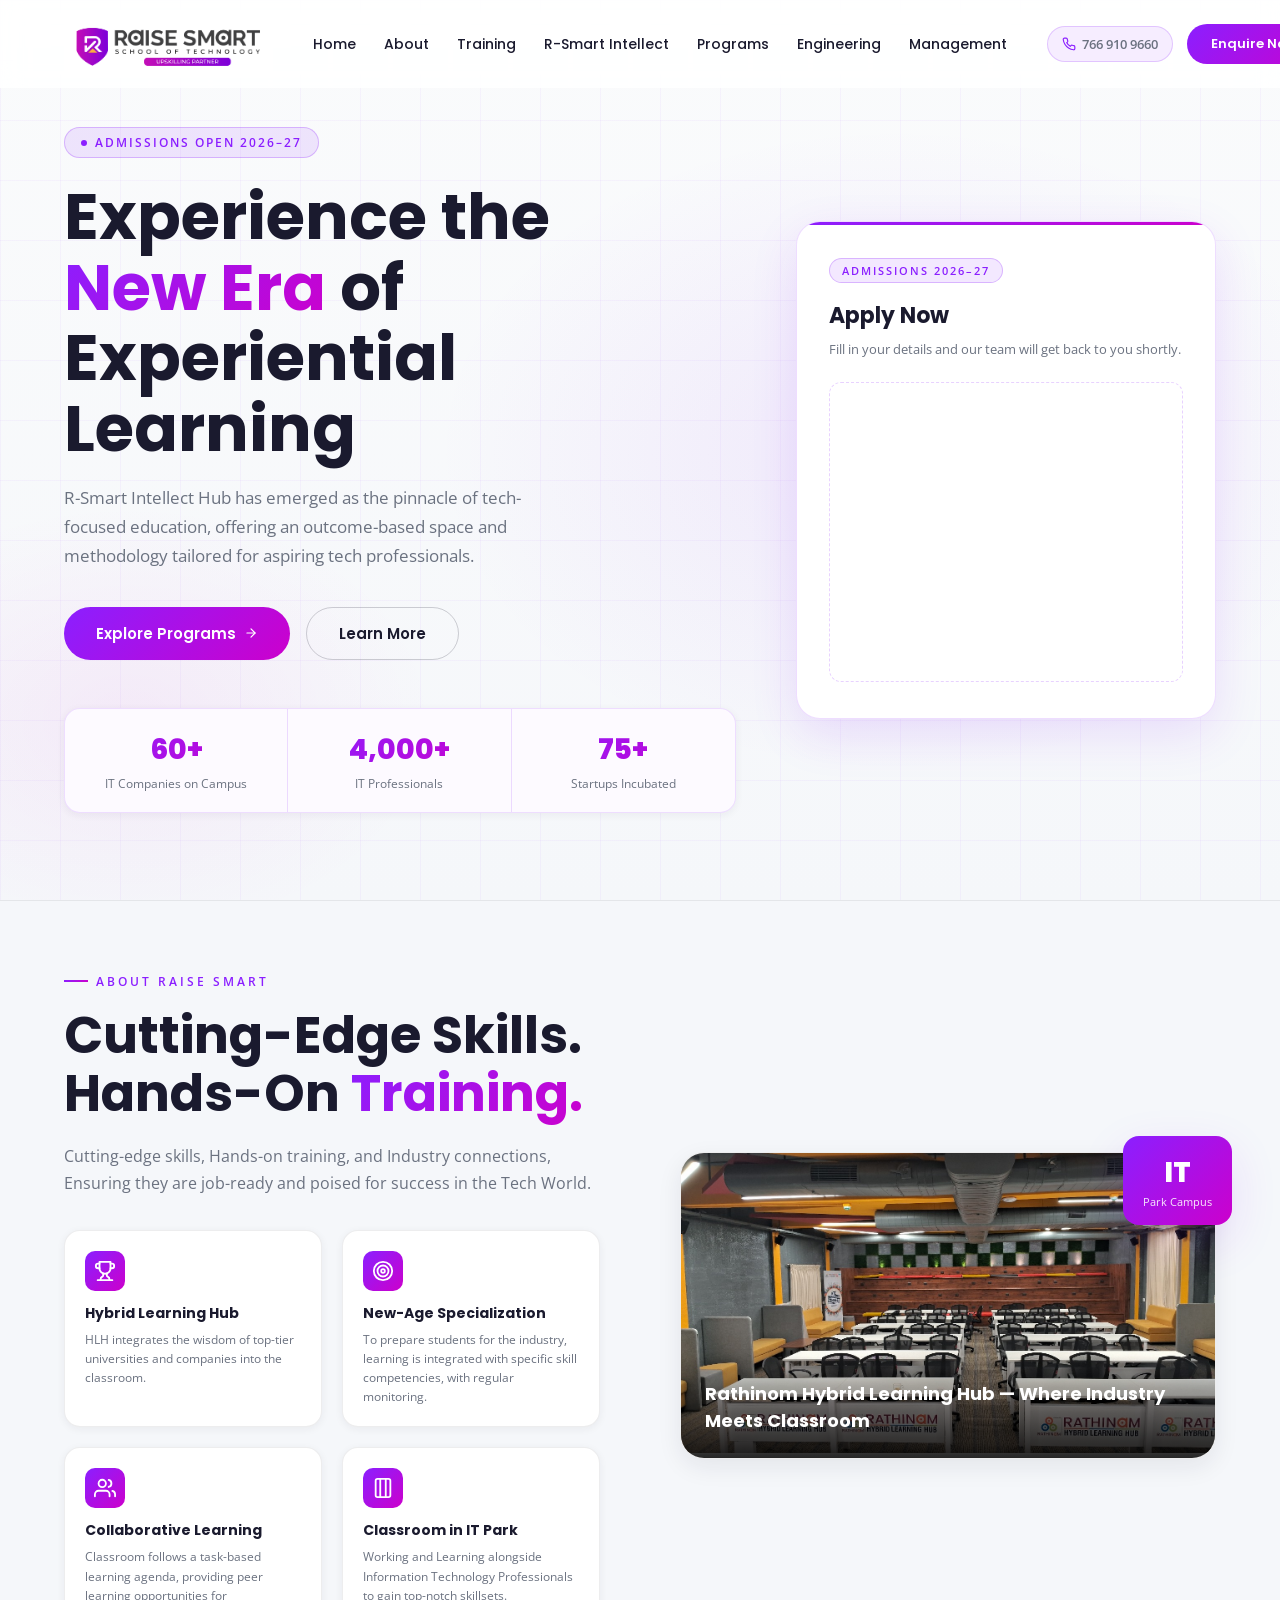
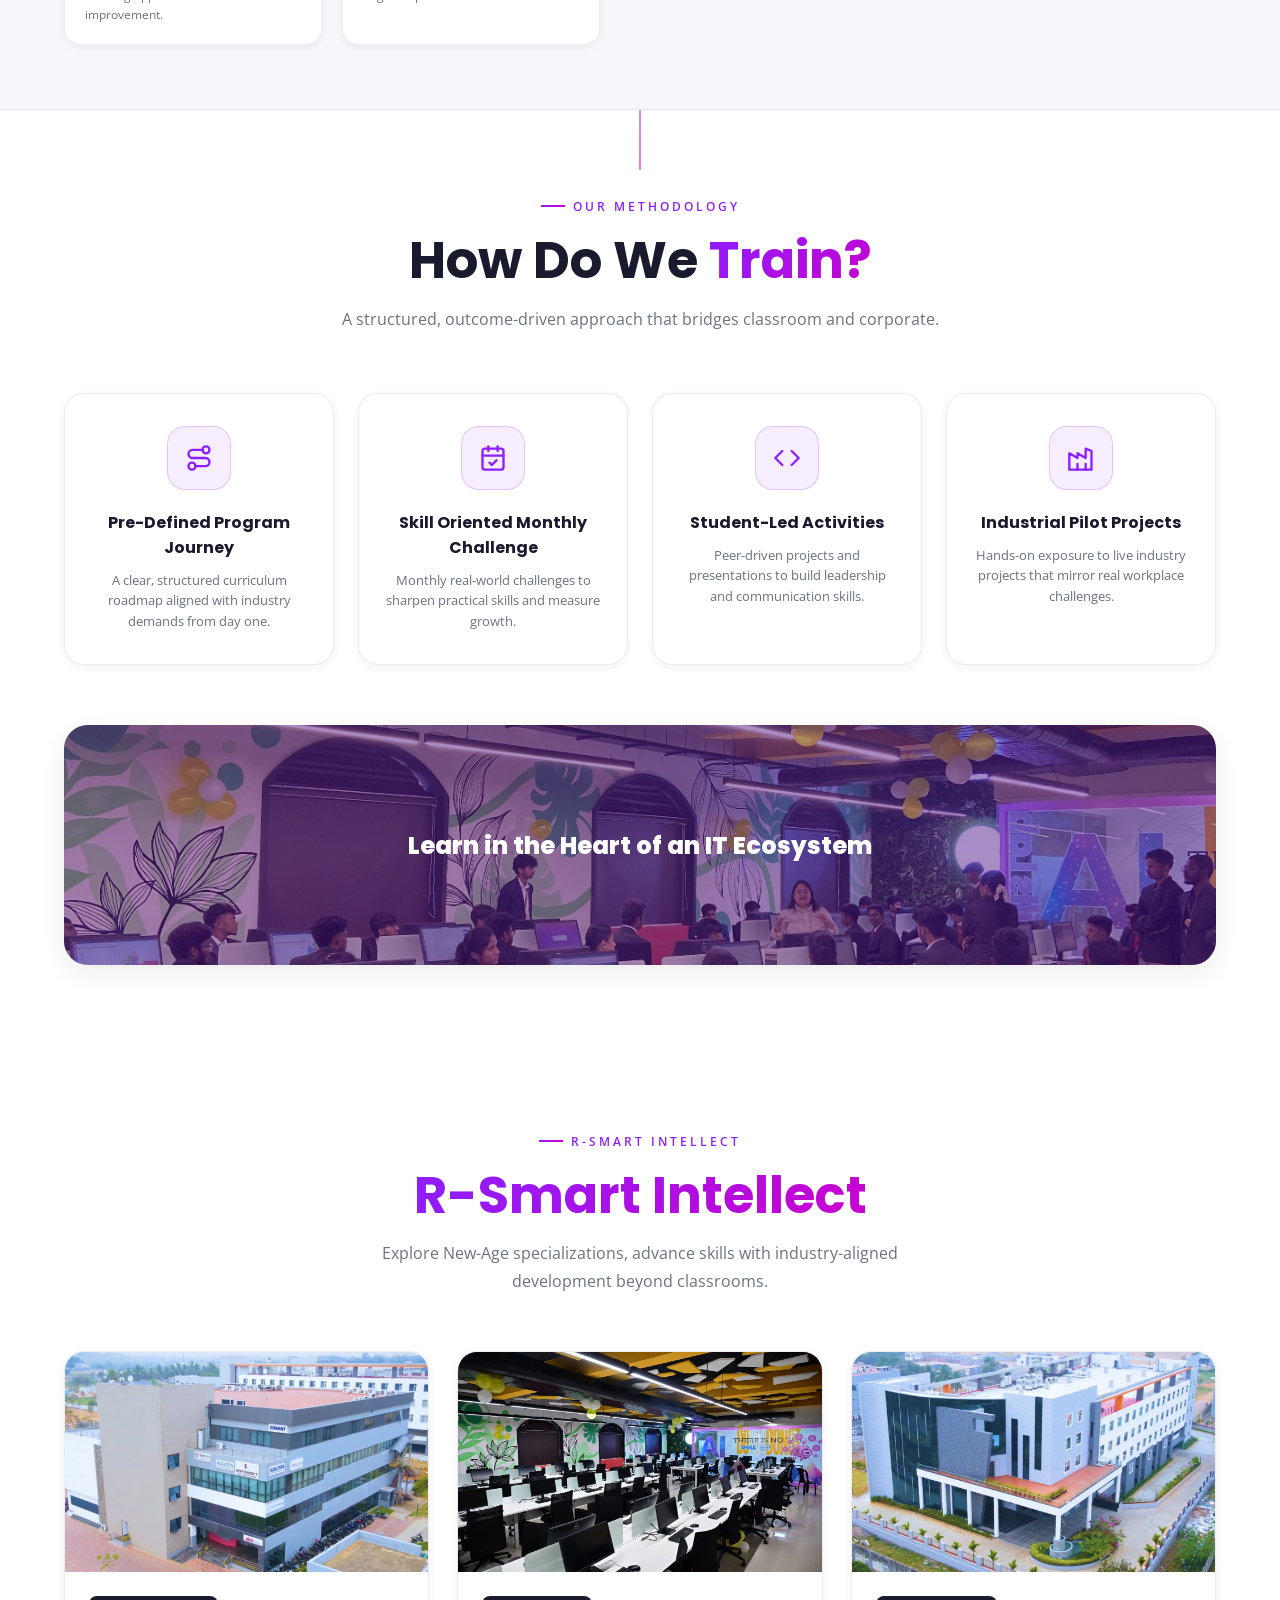
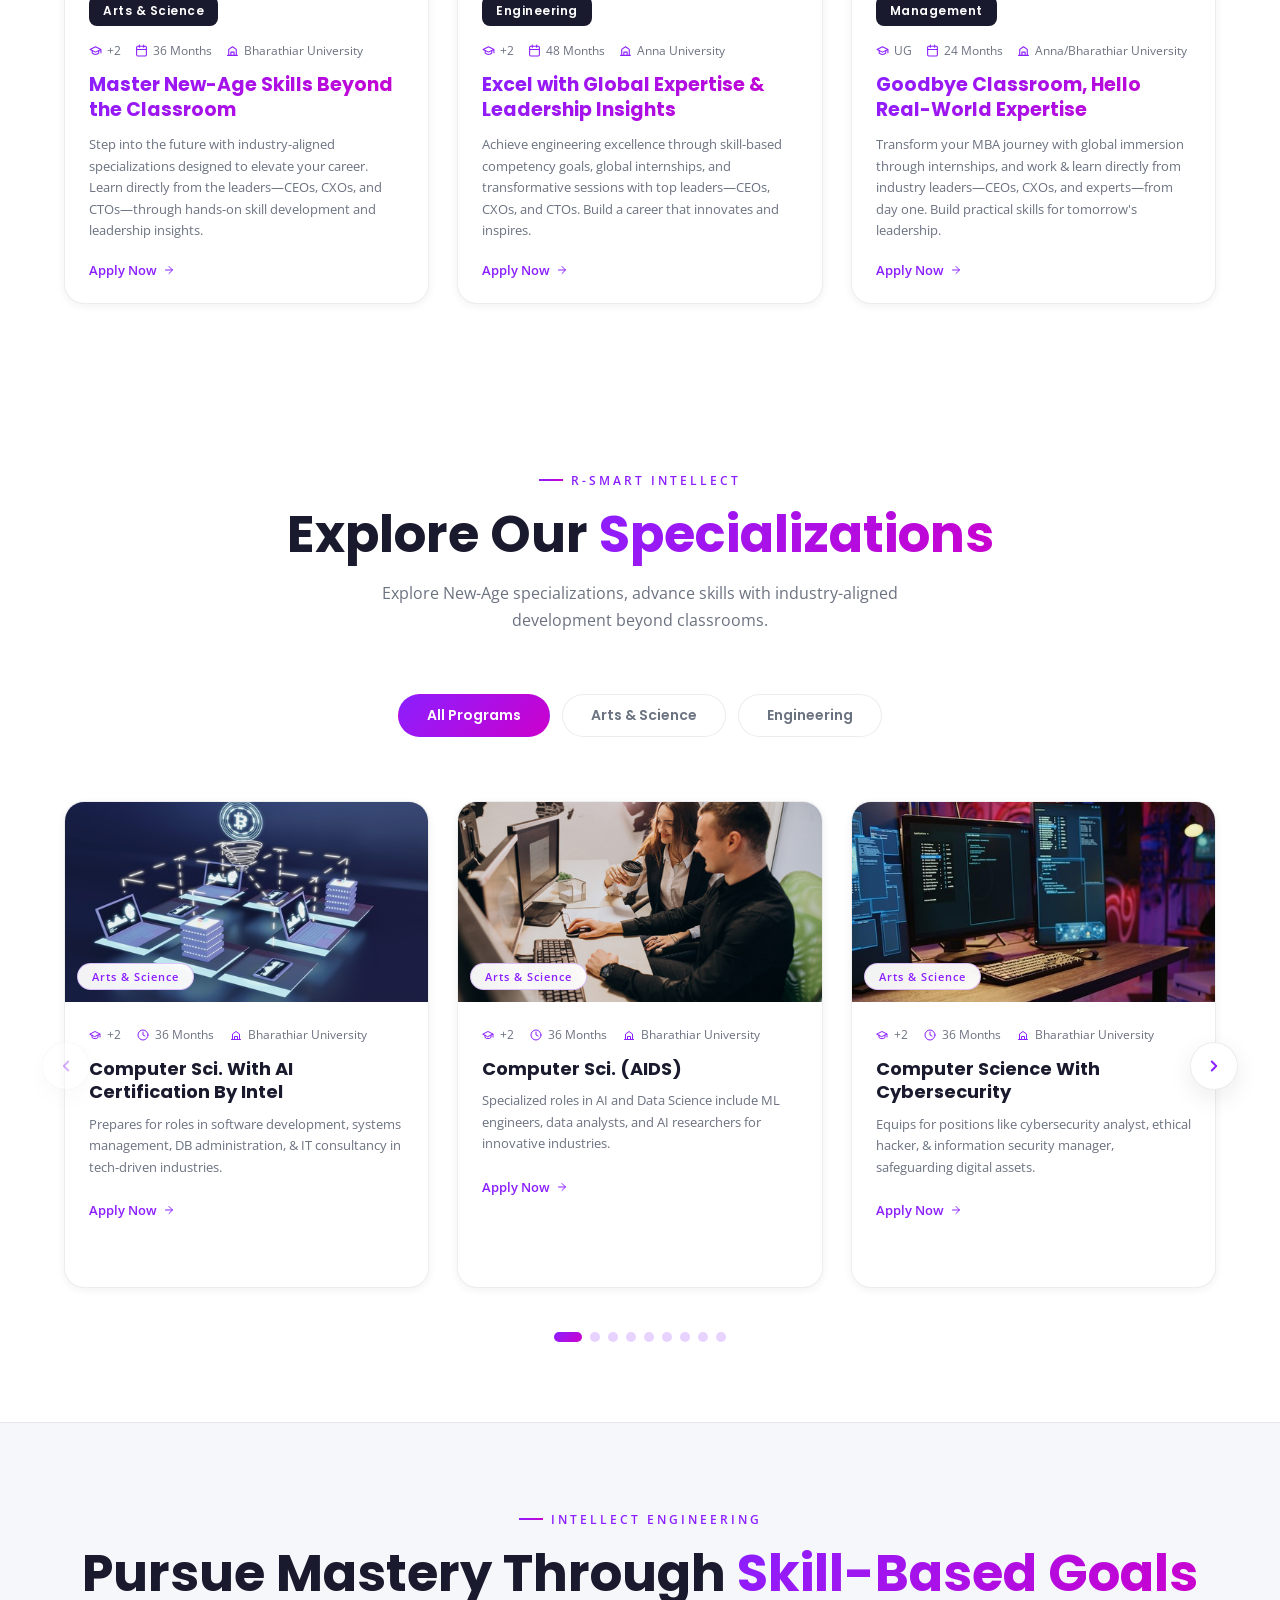
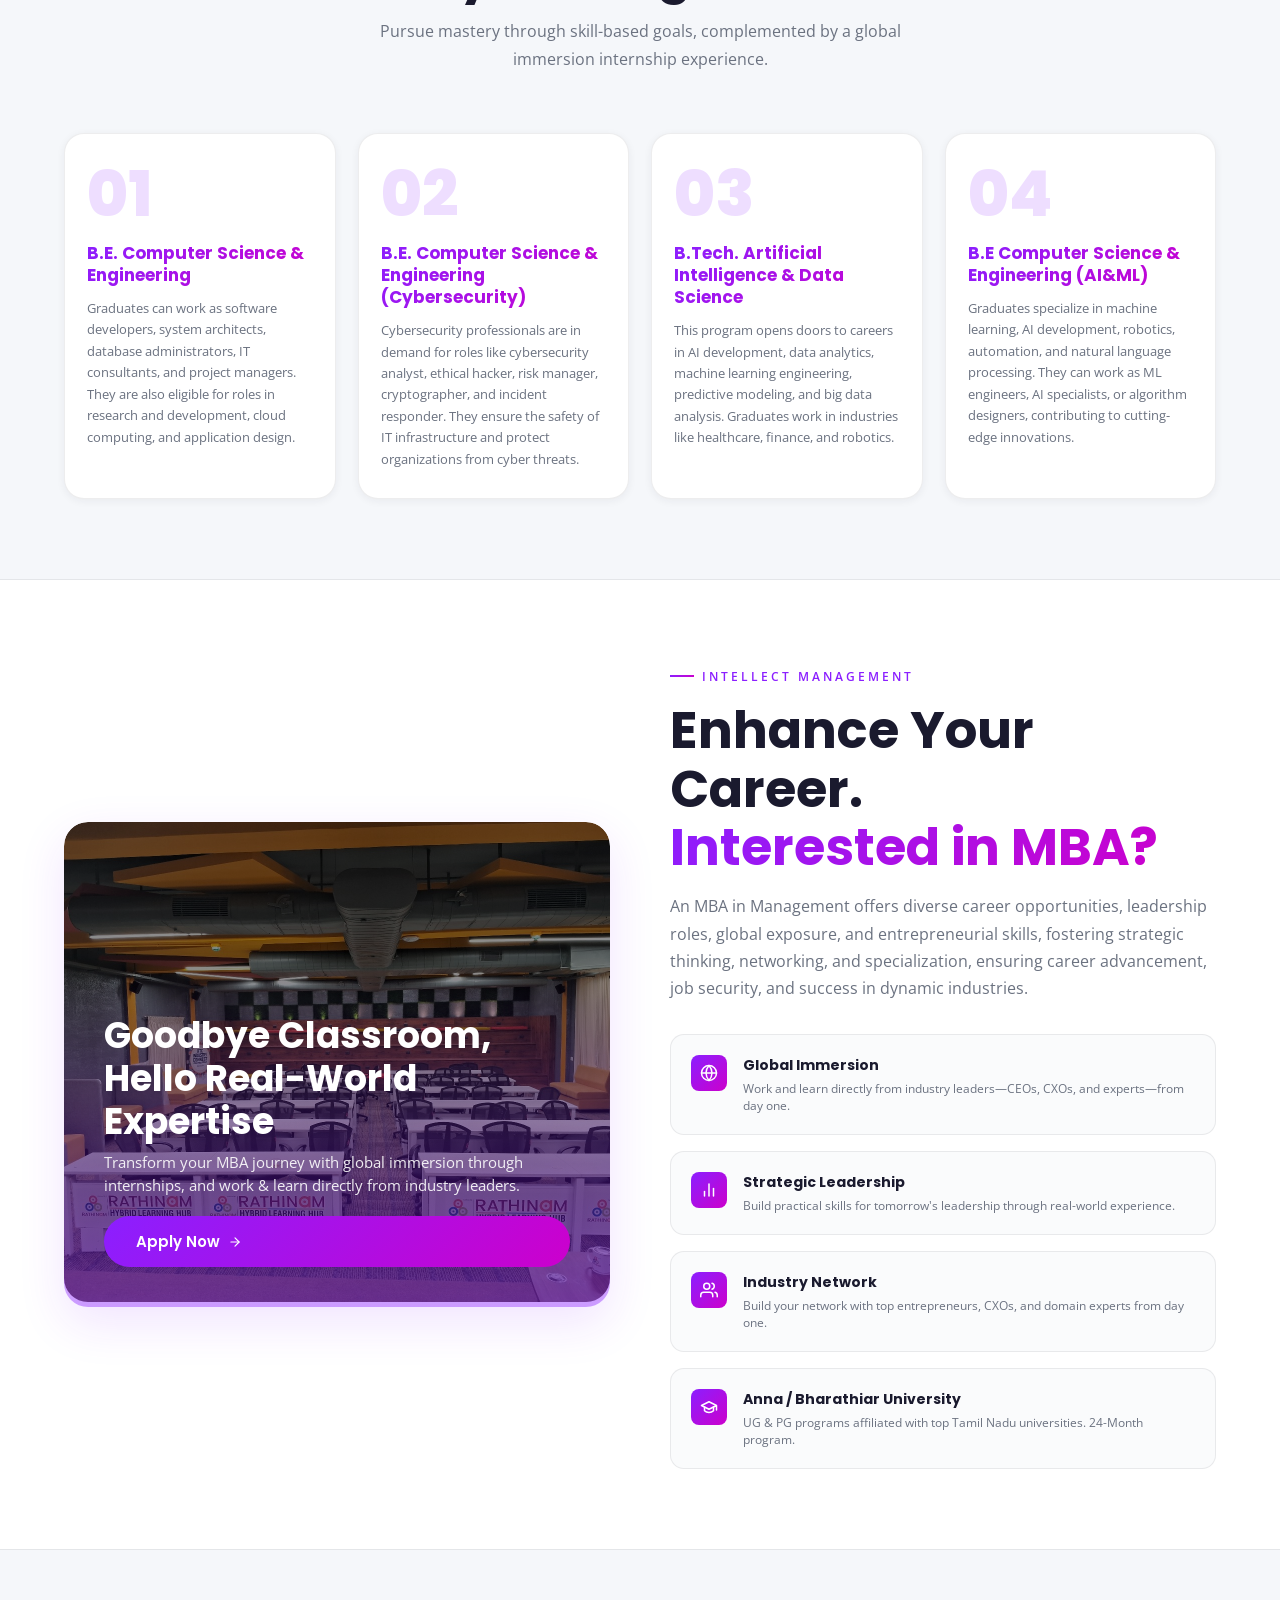
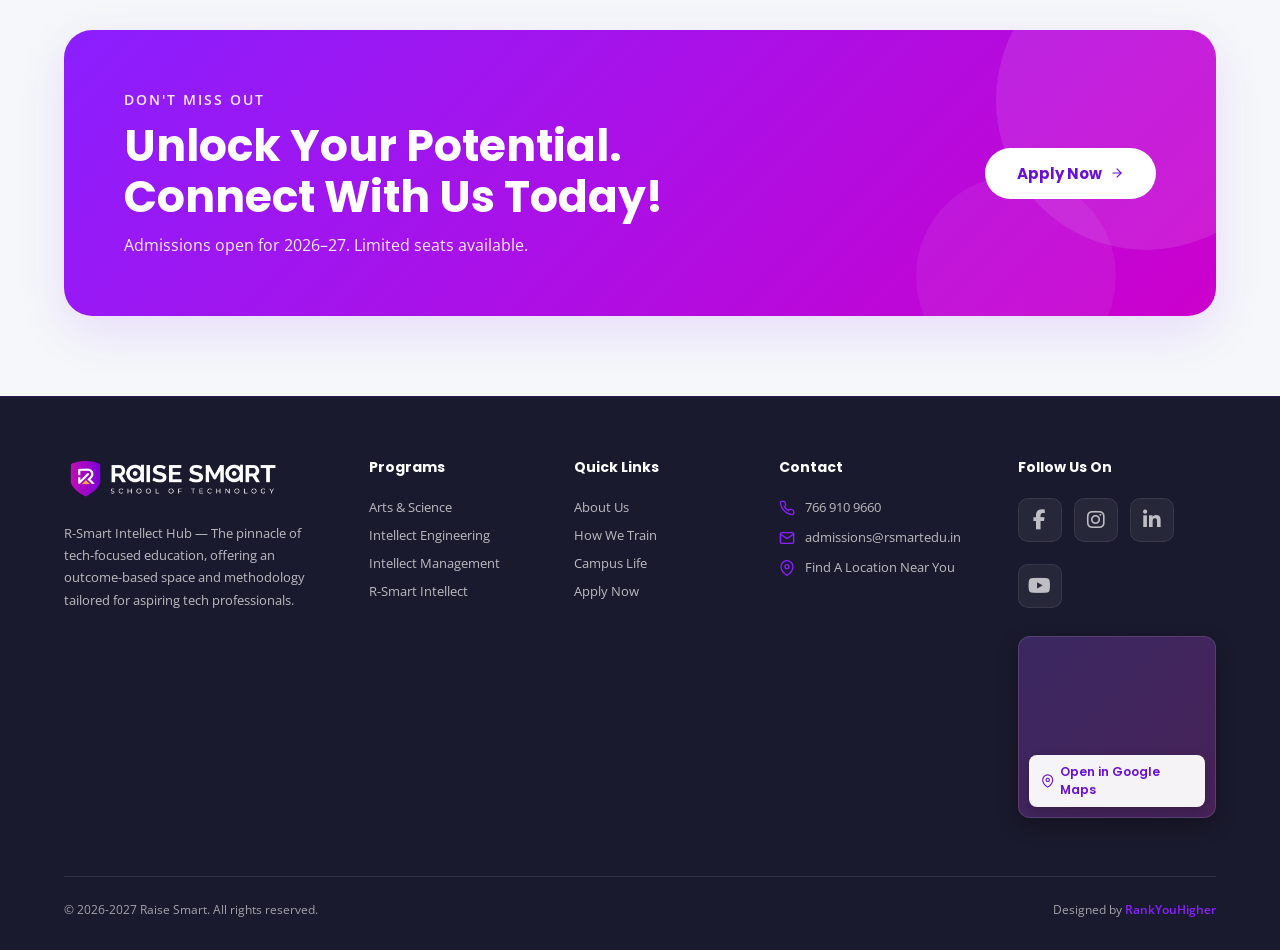
==== commit b52e5132: "Initial Commit" ====
--- a/index.html
+++ b/index.html
@@ -43,16 +43,12 @@
 
         <div class="nav-right">
             <div class="nav-icons">
-                <a href="https://maps.app.goo.gl/rpifnK4eM8Q5Ne1y7" target="_blank" rel="noopener" class="nav-icon-only" aria-label="Find A Location" title="Find A Location">
-                    <svg class="icon" viewBox="0 0 24 24" fill="none" stroke="currentColor" stroke-width="2" stroke-linecap="round" stroke-linejoin="round"><path d="M21 10c0 7-9 13-9 13s-9-6-9-13a9 9 0 0 1 18 0z"/><circle cx="12" cy="10" r="3"/></svg>
-                </a>
+                
                 <a href="tel:7669109660" class="nav-phone">
                     <svg class="icon" viewBox="0 0 24 24" fill="none" stroke="currentColor" stroke-width="2" stroke-linecap="round" stroke-linejoin="round"><path d="M22 16.92v3a2 2 0 0 1-2.18 2 19.79 19.79 0 0 1-8.63-3.07 19.5 19.5 0 0 1-6-6 19.79 19.79 0 0 1-3.07-8.67A2 2 0 0 1 4.11 2h3a2 2 0 0 1 2 1.72 12.84 12.84 0 0 0 .7 2.81 2 2 0 0 1-.45 2.11L8.09 9.91a16 16 0 0 0 6 6l1.27-1.27a2 2 0 0 1 2.11-.45 12.84 12.84 0 0 0 2.81.7A2 2 0 0 1 22 16.92z"/></svg>
                     766 910 9660
                 </a>
-                <a href="mailto:admissions@rsmartedu.in" class="nav-icon-only" aria-label="Email Admissions" title="admissions@rsmartedu.in">
-                    <svg class="icon" viewBox="0 0 24 24" fill="none" stroke="currentColor" stroke-width="2" stroke-linecap="round" stroke-linejoin="round"><path d="M4 4h16c1.1 0 2 .9 2 2v12c0 1.1-.9 2-2 2H4c-1.1 0-2-.9-2-2V6c0-1.1.9-2 2-2z"/><polyline points="22,6 12,13 2,6"/></svg>
-                </a>
+                
             </div>
             <div class="nav-cta">
                 <a href="#apply" class="btn-primary">
